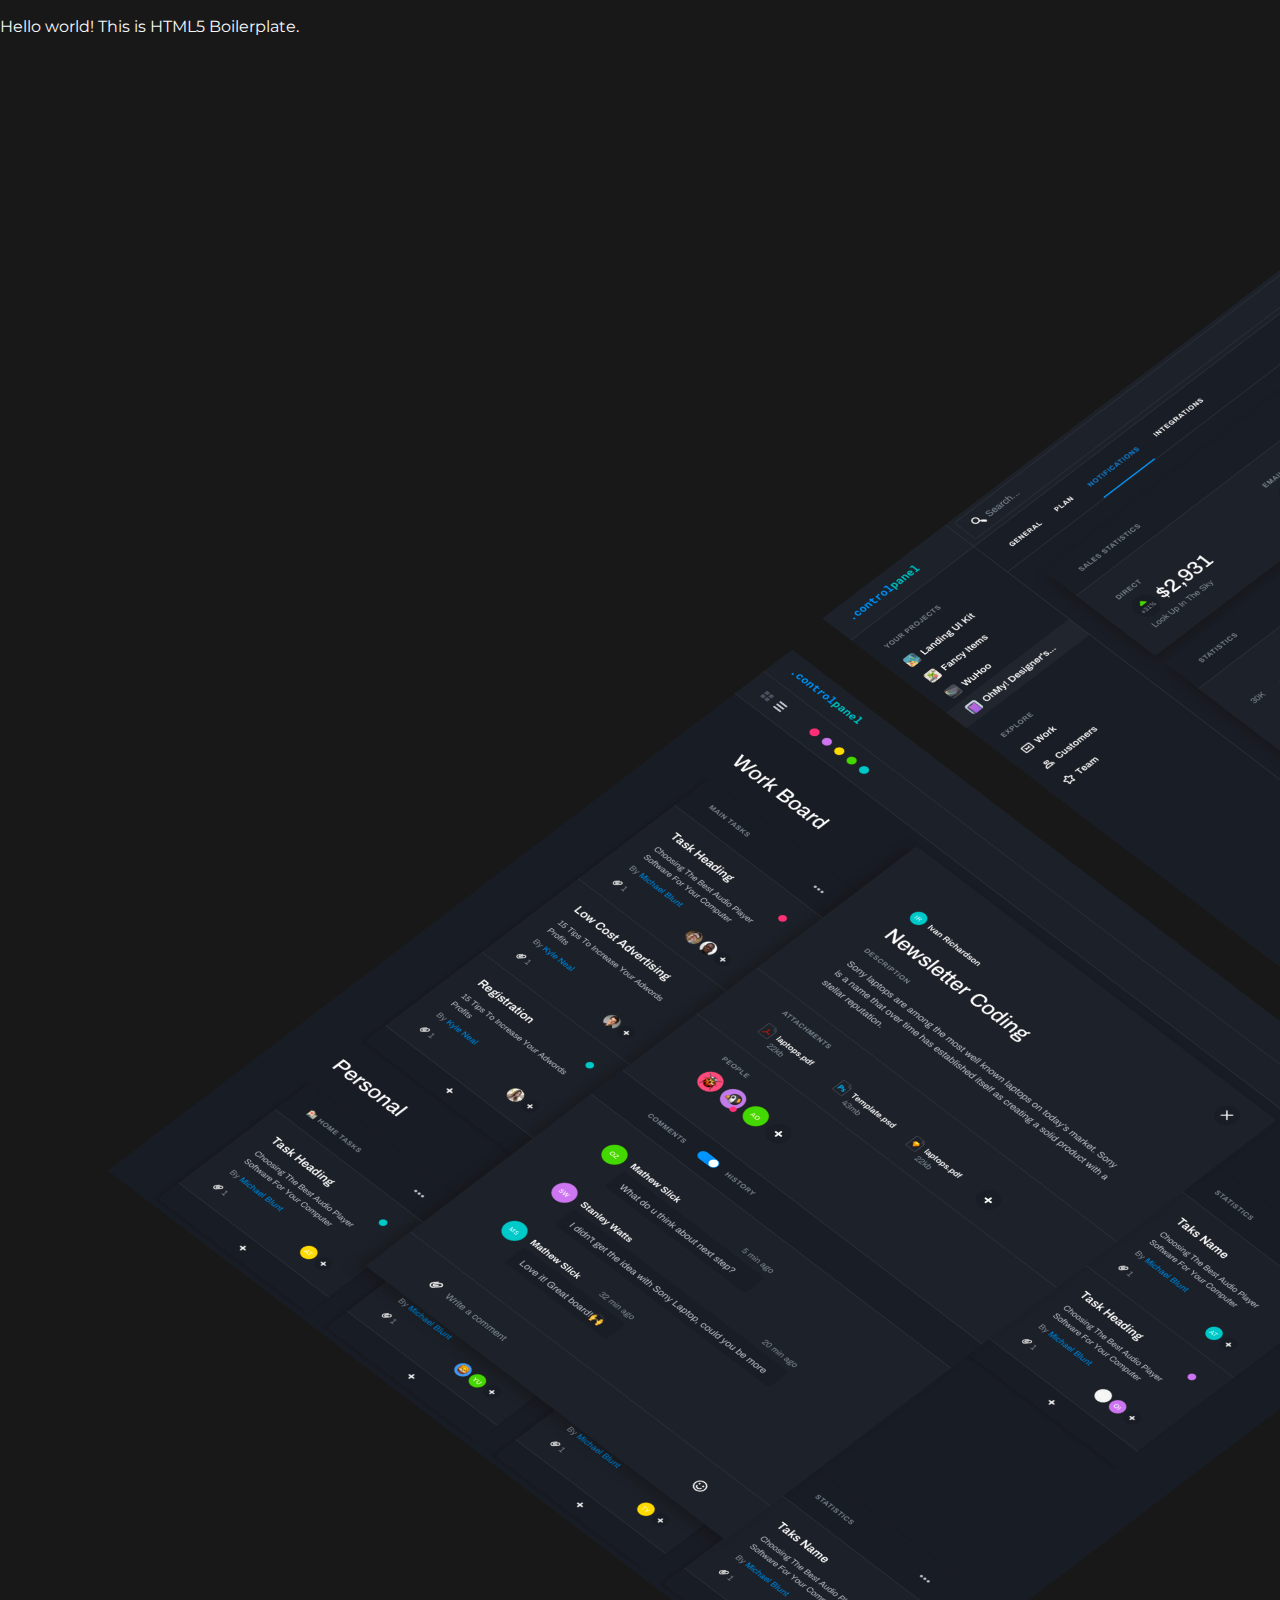
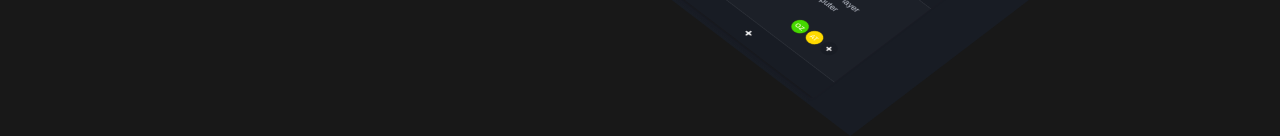
==== index.html @ 77a04b88 "Boo stupid" ====
<!doctype html>
<html class="no-js" lang="">

<head>
  <meta charset="utf-8">
  <title>ENZY Product Showcase</title>
  <meta name="description" content="The Best Product that you have ever seen. Buy now for 40 Bitcoins from Elon Musk.">
  <meta name="viewport" content="width=device-width, initial-scale=1">

  <meta property="og:title" content="">
  <meta property="og:type" content="">
  <meta property="og:url" content="">
  <meta property="og:image" content="">

  <link rel="manifest" href="site.webmanifest">
  <link rel="apple-touch-icon" href="icon.png">
  <!-- Place favicon.ico in the root directory -->

  <link rel="stylesheet" href="css/normalize.css">
  <link rel="stylesheet" href="css/main.css">
  <link rel="stylesheet" href="css/enzy.css">

</head>

<body>

  <!-- Add your site or application content here -->
  <p>Hello world! This is HTML5 Boilerplate.</p>
<img src="./img/landing-screens.png"/>


</body>

</html>
---- css/main.css ----
/*! HTML5 Boilerplate v8.0.0 | MIT License | https://html5boilerplate.com/ */

/* main.css 2.1.0 | MIT License | https://github.com/h5bp/main.css#readme */
/*
 * What follows is the result of much research on cross-browser styling.
 * Credit left inline and big thanks to Nicolas Gallagher, Jonathan Neal,
 * Kroc Camen, and the H5BP dev community and team.
 */

/* ==========================================================================
   Base styles: opinionated defaults
   ========================================================================== */

html {
  color: #222;
  font-size: 1em;
  line-height: 1.4;
}

/*
 * Remove text-shadow in selection highlight:
 * https://twitter.com/miketaylr/status/12228805301
 *
 * Vendor-prefixed and regular ::selection selectors cannot be combined:
 * https://stackoverflow.com/a/16982510/7133471
 *
 * Customize the background color to match your design.
 */

::-moz-selection {
  background: #b3d4fc;
  text-shadow: none;
}

::selection {
  background: #b3d4fc;
  text-shadow: none;
}

/*
 * A better looking default horizontal rule
 */

hr {
  display: block;
  height: 1px;
  border: 0;
  border-top: 1px solid #ccc;
  margin: 1em 0;
  padding: 0;
}

/*
 * Remove the gap between audio, canvas, iframes,
 * images, videos and the bottom of their containers:
 * https://github.com/h5bp/html5-boilerplate/issues/440
 */

audio,
canvas,
iframe,
img,
svg,
video {
  vertical-align: middle;
}

/*
 * Remove default fieldset styles.
 */

fieldset {
  border: 0;
  margin: 0;
  padding: 0;
}

/*
 * Allow only vertical resizing of textareas.
 */

textarea {
  resize: vertical;
}

/* ==========================================================================
   Author's custom styles
   ========================================================================== */

/* ==========================================================================
   Helper classes
   ========================================================================== */

/*
 * Hide visually and from screen readers
 */

.hidden,
[hidden] {
  display: none !important;
}

/*
 * Hide only visually, but have it available for screen readers:
 * https://snook.ca/archives/html_and_css/hiding-content-for-accessibility
 *
 * 1. For long content, line feeds are not interpreted as spaces and small width
 *    causes content to wrap 1 word per line:
 *    https://medium.com/@jessebeach/beware-smushed-off-screen-accessible-text-5952a4c2cbfe
 */

.sr-only {
  border: 0;
  clip: rect(0, 0, 0, 0);
  height: 1px;
  margin: -1px;
  overflow: hidden;
  padding: 0;
  position: absolute;
  white-space: nowrap;
  width: 1px;
  /* 1 */
}

/*
 * Extends the .sr-only class to allow the element
 * to be focusable when navigated to via the keyboard:
 * https://www.drupal.org/node/897638
 */

.sr-only.focusable:active,
.sr-only.focusable:focus {
  clip: auto;
  height: auto;
  margin: 0;
  overflow: visible;
  position: static;
  white-space: inherit;
  width: auto;
}

/*
 * Hide visually and from screen readers, but maintain layout
 */

.invisible {
  visibility: hidden;
}

/*
 * Clearfix: contain floats
 *
 * For modern browsers
 * 1. The space content is one way to avoid an Opera bug when the
 *    `contenteditable` attribute is included anywhere else in the document.
 *    Otherwise it causes space to appear at the top and bottom of elements
 *    that receive the `clearfix` class.
 * 2. The use of `table` rather than `block` is only necessary if using
 *    `:before` to contain the top-margins of child elements.
 */

.clearfix::before,
.clearfix::after {
  content: " ";
  display: table;
}

.clearfix::after {
  clear: both;
}

/* ==========================================================================
   EXAMPLE Media Queries for Responsive Design.
   These examples override the primary ('mobile first') styles.
   Modify as content requires.
   ========================================================================== */

@media only screen and (min-width: 35em) {
  /* Style adjustments for viewports that meet the condition */
}

@media print,
  (-webkit-min-device-pixel-ratio: 1.25),
  (min-resolution: 1.25dppx),
  (min-resolution: 120dpi) {
  /* Style adjustments for high resolution devices */
}

/* ==========================================================================
   Print styles.
   Inlined to avoid the additional HTTP request:
   https://www.phpied.com/delay-loading-your-print-css/
   ========================================================================== */

@media print {
  *,
  *::before,
  *::after {
    background: #fff !important;
    color: #000 !important;
    /* Black prints faster */
    box-shadow: none !important;
    text-shadow: none !important;
  }

  a,
  a:visited {
    text-decoration: underline;
  }

  a[href]::after {
    content: " (" attr(href) ")";
  }

  abbr[title]::after {
    content: " (" attr(title) ")";
  }

  /*
   * Don't show links that are fragment identifiers,
   * or use the `javascript:` pseudo protocol
   */
  a[href^="#"]::after,
  a[href^="javascript:"]::after {
    content: "";
  }

  pre {
    white-space: pre-wrap !important;
  }

  pre,
  blockquote {
    border: 1px solid #999;
    page-break-inside: avoid;
  }

  /*
   * Printing Tables:
   * https://web.archive.org/web/20180815150934/http://css-discuss.incutio.com/wiki/Printing_Tables
   */
  thead {
    display: table-header-group;
  }

  tr,
  img {
    page-break-inside: avoid;
  }

  p,
  h2,
  h3 {
    orphans: 3;
    widows: 3;
  }

  h2,
  h3 {
    page-break-after: avoid;
  }
}
---- css/enzy.css ----
@import url('https://fonts.googleapis.com/css2?family=Montserrat:wght@500;600;700&display=swap');

:root {
    /* GRAY SCALE*/
    --gray-800: #343a40;
    --gray-700: #495057;
    --gray-600: #6c757d;
    --gray-500: #adb5bd;
    --gray-400: #ced4da;
    --gray-300: #dee2e6;
    --gray-200: #e9ecef;
    --gray-100: #f8f9fa;

    --primary: #FB8936;
    --background: #181818;

}
html{
    font-family: 'Montserrat', sans-serif;
}
body{
    background: var(--background);
    color: var(--gray-100);
}
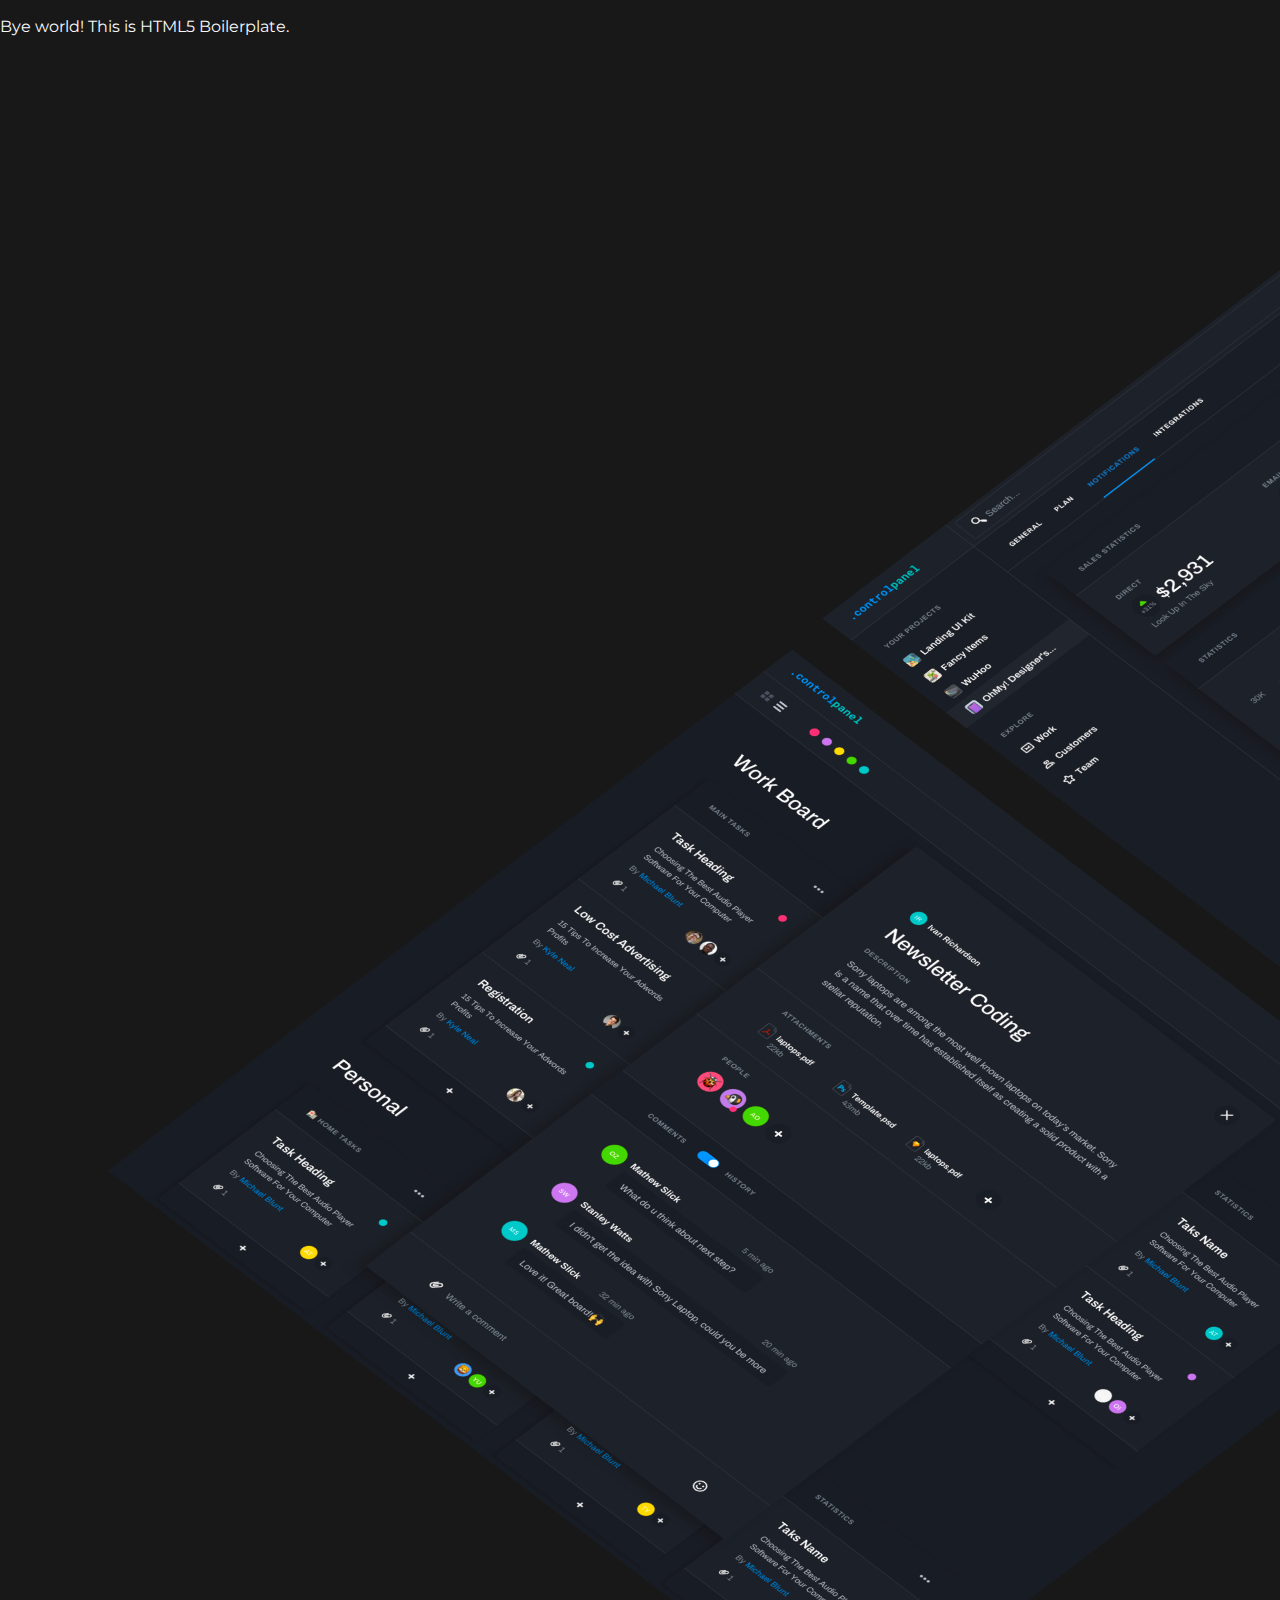
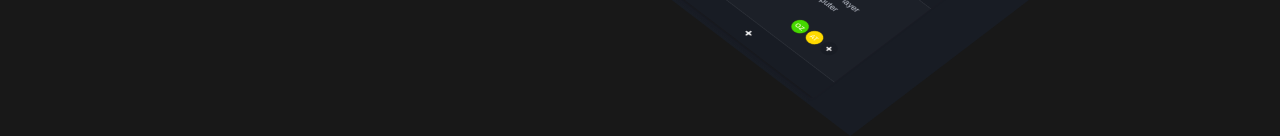
==== commit 438ae195: "changed hello to bye" ====
--- a/index.html
+++ b/index.html
@@ -1,34 +1,31 @@
-<!doctype html>
+<!DOCTYPE html>
 <html class="no-js" lang="">
+  <head>
+    <meta charset="utf-8" />
+    <title>ENZY Product Showcase</title>
+    <meta
+      name="description"
+      content="The Best Product that you have ever seen. Buy now for 40 Bitcoins from Elon Musk."
+    />
+    <meta name="viewport" content="width=device-width, initial-scale=1" />
 
-<head>
-  <meta charset="utf-8">
-  <title>ENZY Product Showcase</title>
-  <meta name="description" content="The Best Product that you have ever seen. Buy now for 40 Bitcoins from Elon Musk.">
-  <meta name="viewport" content="width=device-width, initial-scale=1">
+    <meta property="og:title" content="" />
+    <meta property="og:type" content="" />
+    <meta property="og:url" content="" />
+    <meta property="og:image" content="" />
 
-  <meta property="og:title" content="">
-  <meta property="og:type" content="">
-  <meta property="og:url" content="">
-  <meta property="og:image" content="">
+    <link rel="manifest" href="site.webmanifest" />
+    <link rel="apple-touch-icon" href="icon.png" />
+    <!-- Place favicon.ico in the root directory -->
 
-  <link rel="manifest" href="site.webmanifest">
-  <link rel="apple-touch-icon" href="icon.png">
-  <!-- Place favicon.ico in the root directory -->
+    <link rel="stylesheet" href="css/normalize.css" />
+    <link rel="stylesheet" href="css/main.css" />
+    <link rel="stylesheet" href="css/enzy.css" />
+  </head>
 
-  <link rel="stylesheet" href="css/normalize.css">
-  <link rel="stylesheet" href="css/main.css">
-  <link rel="stylesheet" href="css/enzy.css">
-
-</head>
-
-<body>
-
-  <!-- Add your site or application content here -->
-  <p>Hello world! This is HTML5 Boilerplate.</p>
-<img src="./img/landing-screens.png"/>
-
-
-</body>
-
+  <body>
+    <!-- Add your site or application content here -->
+    <p>Bye world! This is HTML5 Boilerplate.</p>
+    <img src="./img/landing-screens.png" />
+  </body>
 </html>
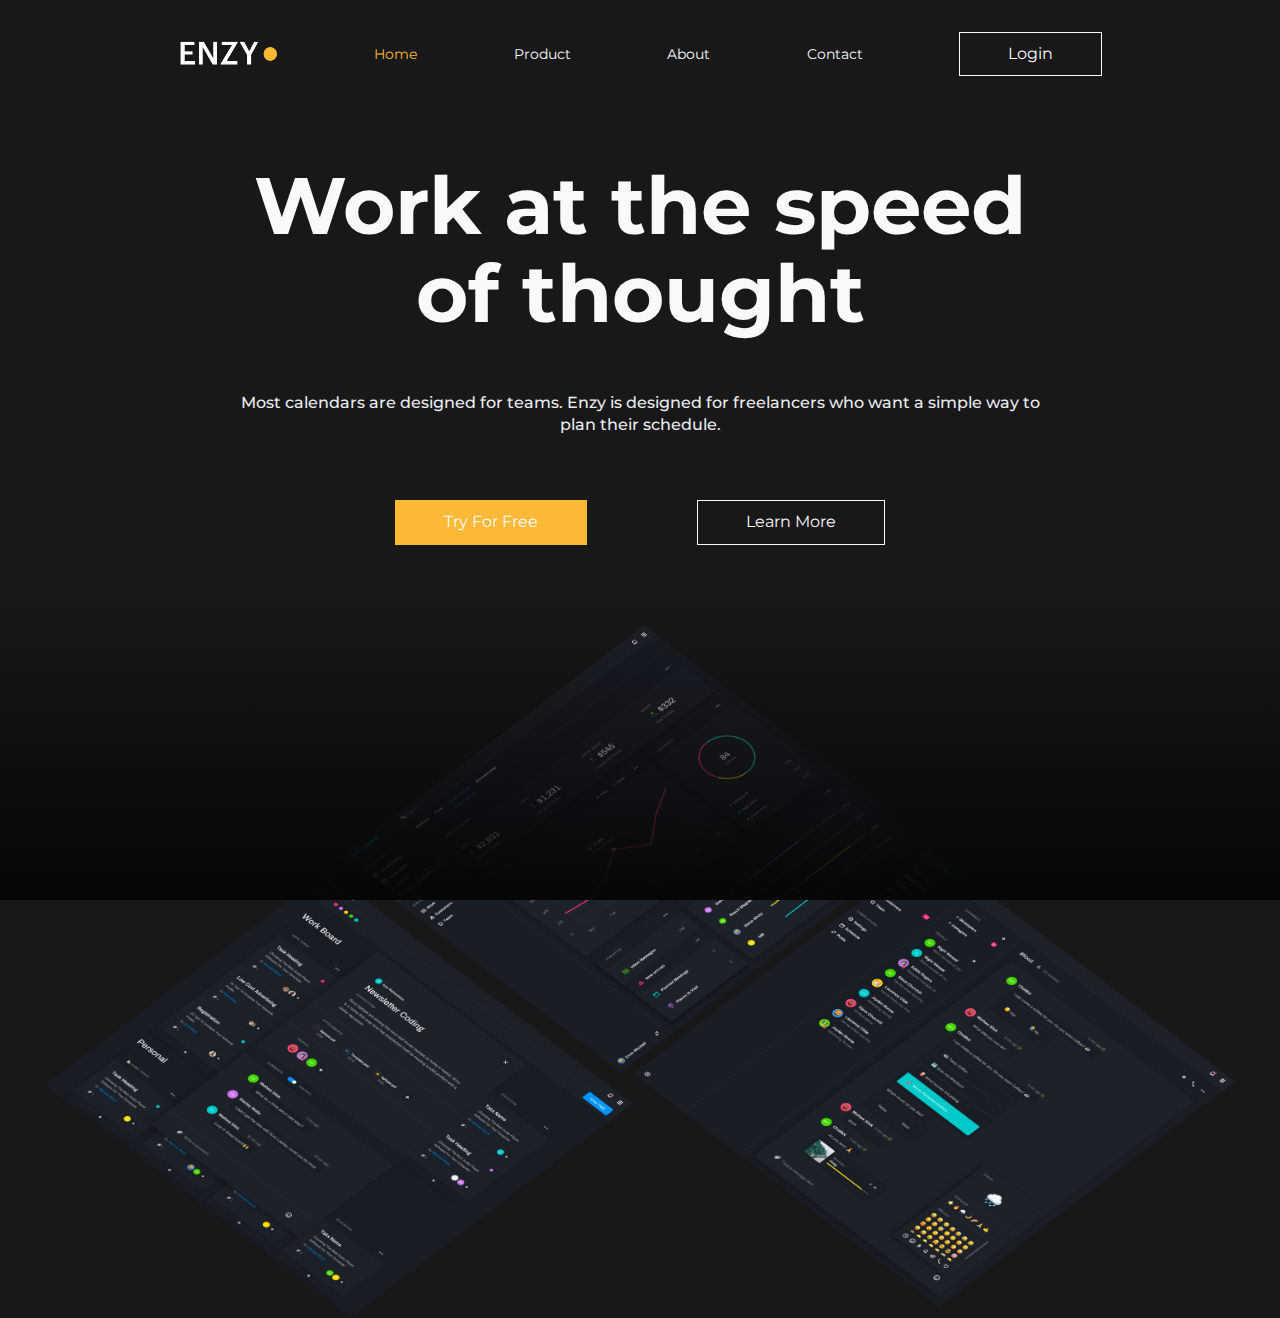
==== commit eb39faaa: "Bustin' it out like a criminal" ====
--- a/index.html
+++ b/index.html
@@ -24,8 +24,30 @@
   </head>
 
   <body>
-    <!-- Add your site or application content here -->
-    <p>Bye world! This is HTML5 Boilerplate.</p>
-    <img src="./img/landing-screens.png" />
+    <div class="nav-container flex">
+      <div class="nav flex">
+        <a><img class="logo" src="./img/logo.png" /></a>
+        <a class="active">Home</a>
+        <a>Product</a>
+        <a>About</a>
+        <a>Contact</a>
+        <button>Login</button>
+      </div>
+    </div>
+    <div class="hero-container">
+      <h1>Work at the speed of thought</h1>
+      <p>
+        Most calendars are designed for teams. Enzy is designed for freelancers
+        who want a simple way to plan their schedule.
+      </p>
+      <div class="cta-buttons flex">
+        <button class="primary">Try For Free</button>
+        <button>Learn More</button>
+      </div>
+    </div>
+    <div class="image-container">
+      <img class="landing" src="./img/landing-screens.png" />
+      <div class="overlay" />
+    </div>
   </body>
 </html>
--- a/css/enzy.css
+++ b/css/enzy.css
@@ -1,24 +1,105 @@
-@import url('https://fonts.googleapis.com/css2?family=Montserrat:wght@500;600;700&display=swap');
+@import url("https://fonts.googleapis.com/css2?family=Montserrat:wght@500;600;700&display=swap");
 
 :root {
-    /* GRAY SCALE*/
-    --gray-800: #343a40;
-    --gray-700: #495057;
-    --gray-600: #6c757d;
-    --gray-500: #adb5bd;
-    --gray-400: #ced4da;
-    --gray-300: #dee2e6;
-    --gray-200: #e9ecef;
-    --gray-100: #f8f9fa;
+  /* GRAY SCALE*/
+  --gray-800: #343a40;
+  --gray-700: #495057;
+  --gray-600: #6c757d;
+  --gray-500: #adb5bd;
+  --gray-400: #ced4da;
+  --gray-300: #dee2e6;
+  --gray-200: #e9ecef;
+  --gray-100: #f8f9fa;
 
-    --primary: #FB8936;
-    --background: #181818;
+  --primary: #fbb936;
+  --background: #181818;
+}
+html {
+  font-family: "Montserrat", sans-serif;
+}
+body {
+  background: var(--background);
+  color: var(--gray-100);
+}
+button {
+  padding: 0.75em 3em;
+  background: transparent;
+  border: solid 1px var(--gray-100);
+  color: var(--gray-100);
+  cursor: pointer;
+  transition: ease 1s;
+}
+button:hover {
+  color: var(--primary);
+  border-color: var(--primary);
+}
+a {
+  font-size: 0.9em;
+}
+a.active {
+  color: var(--primary);
+}
+.fixed-container {
+  max-width: 925px;
+}
+.flex {
+  display: flex;
+}
+.vertical {
+  flex-direction: column;
+}
+.justify-center {
+  justify-content: center;
+}
+.logo {
+  max-width: 100px;
+}
+.nav-container {
+  justify-content: center;
+  padding: 2em 1em;
+}
+.nav {
+  max-width: 925px;
+  flex: 1;
+  justify-content: space-between;
+  align-items: center;
+}
 
+.hero-container {
+  margin: auto;
+  text-align: center;
+  max-width: 800px;
+  margin-bottom: 5em;
 }
-html{
-    font-family: 'Montserrat', sans-serif;
+.hero-container h1 {
+  font-size: 80px;
+  line-height: 1.1em;
 }
-body{
-    background: var(--background);
-    color: var(--gray-100);
-}+.hero-container p {
+  color: var(--gray-200);
+  font-weight: 500;
+}
+.cta-buttons {
+  margin: auto;
+  margin-top: 4em;
+  justify-content: space-around;
+  max-width: 600px;
+}
+button.primary {
+  background-color: var(--primary);
+  color: var(--gray-100);
+  border-color: var(--primary);
+}
+img.landing {
+  max-width: 100%;
+}
+.overlay {
+  position: absolute;
+
+  height: 300px;
+  width: 100%;
+  position: absolute;
+  bottom: 0px;
+  left: 0px;
+  background-image: linear-gradient(0deg, #060606, transparent);
+}
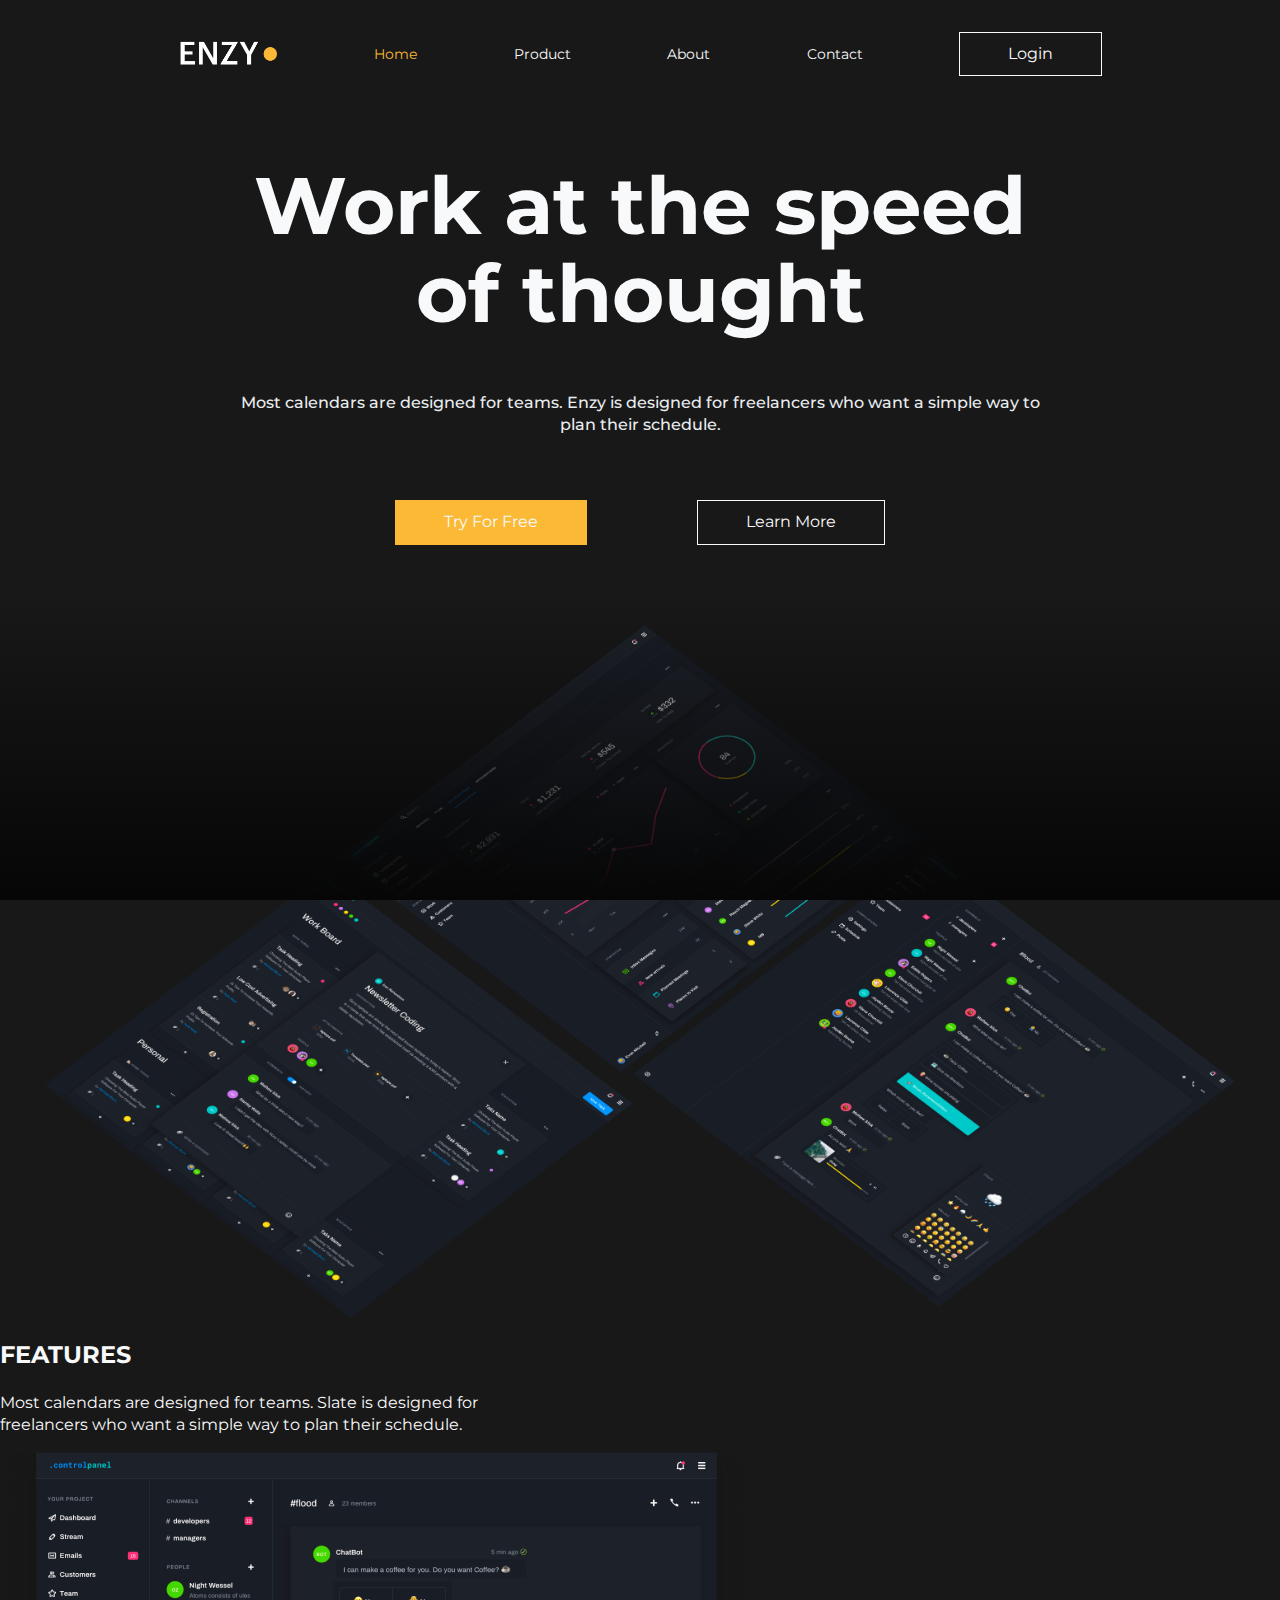
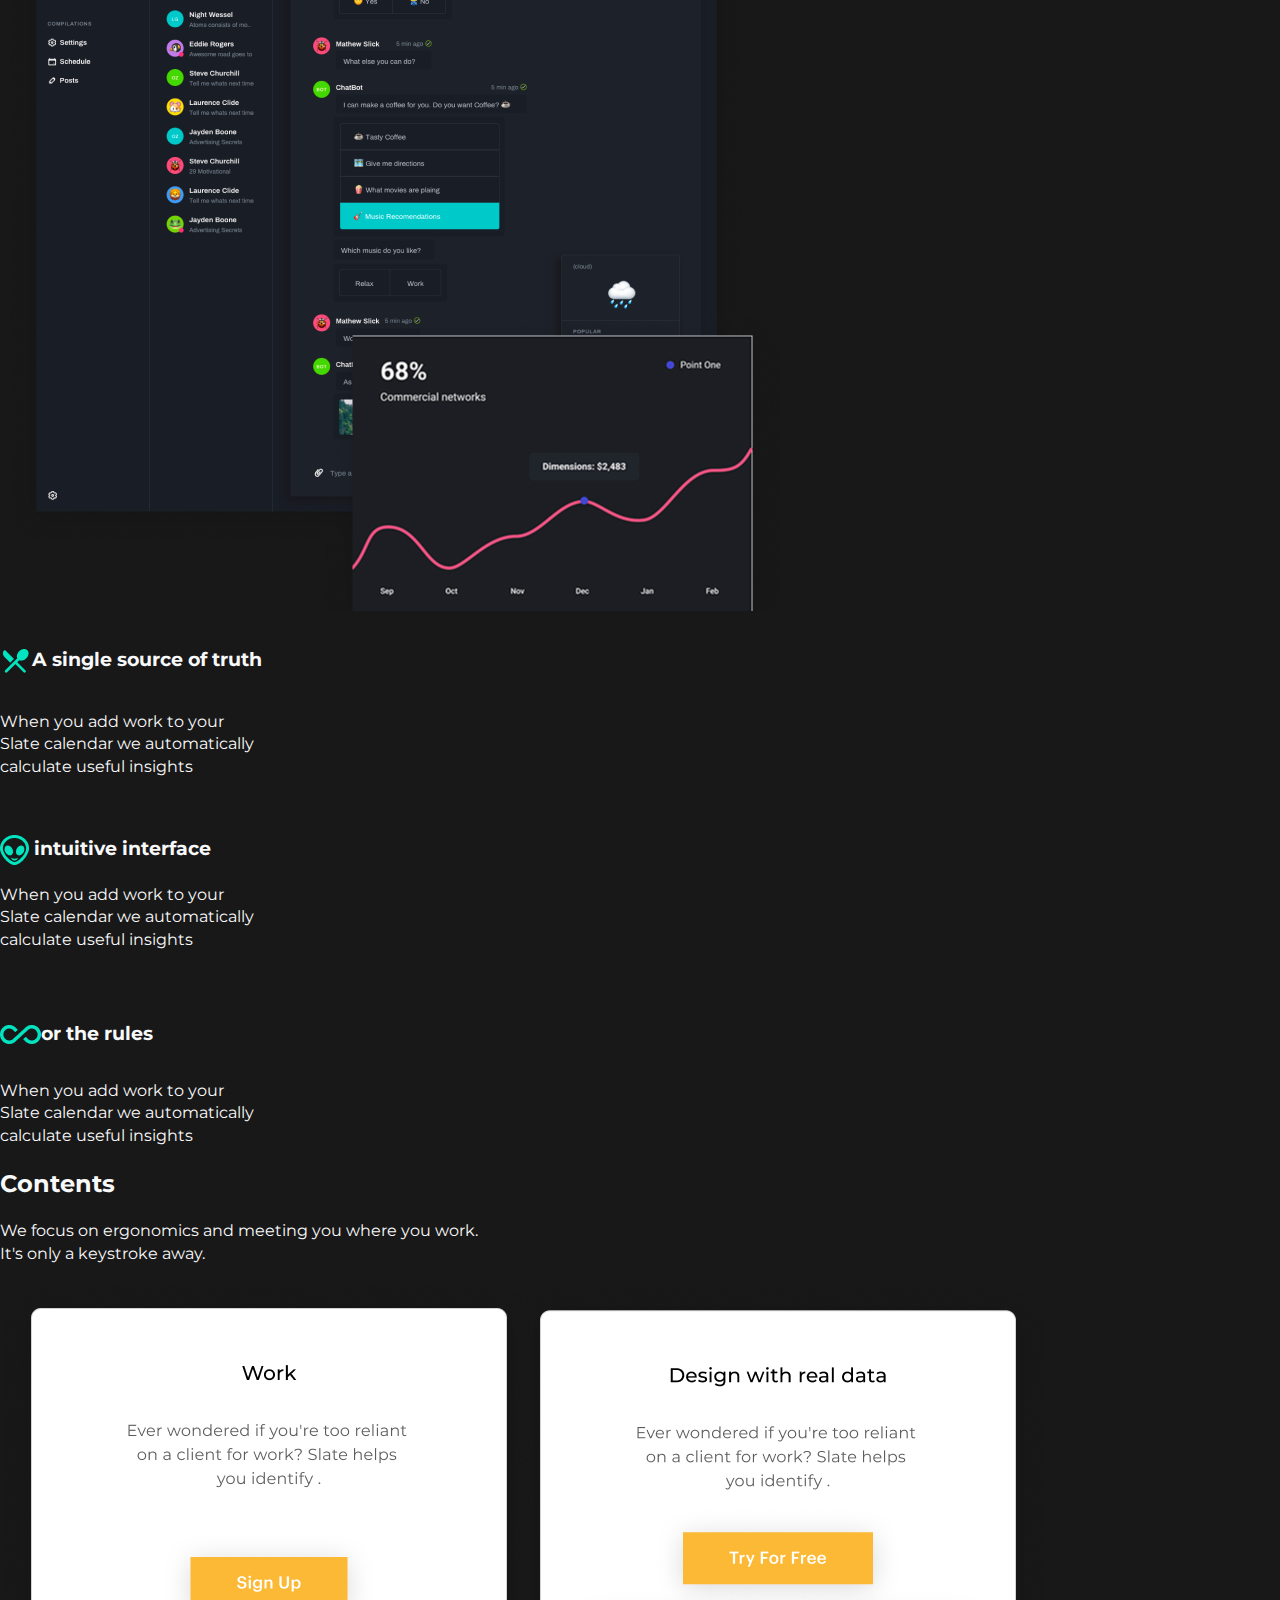
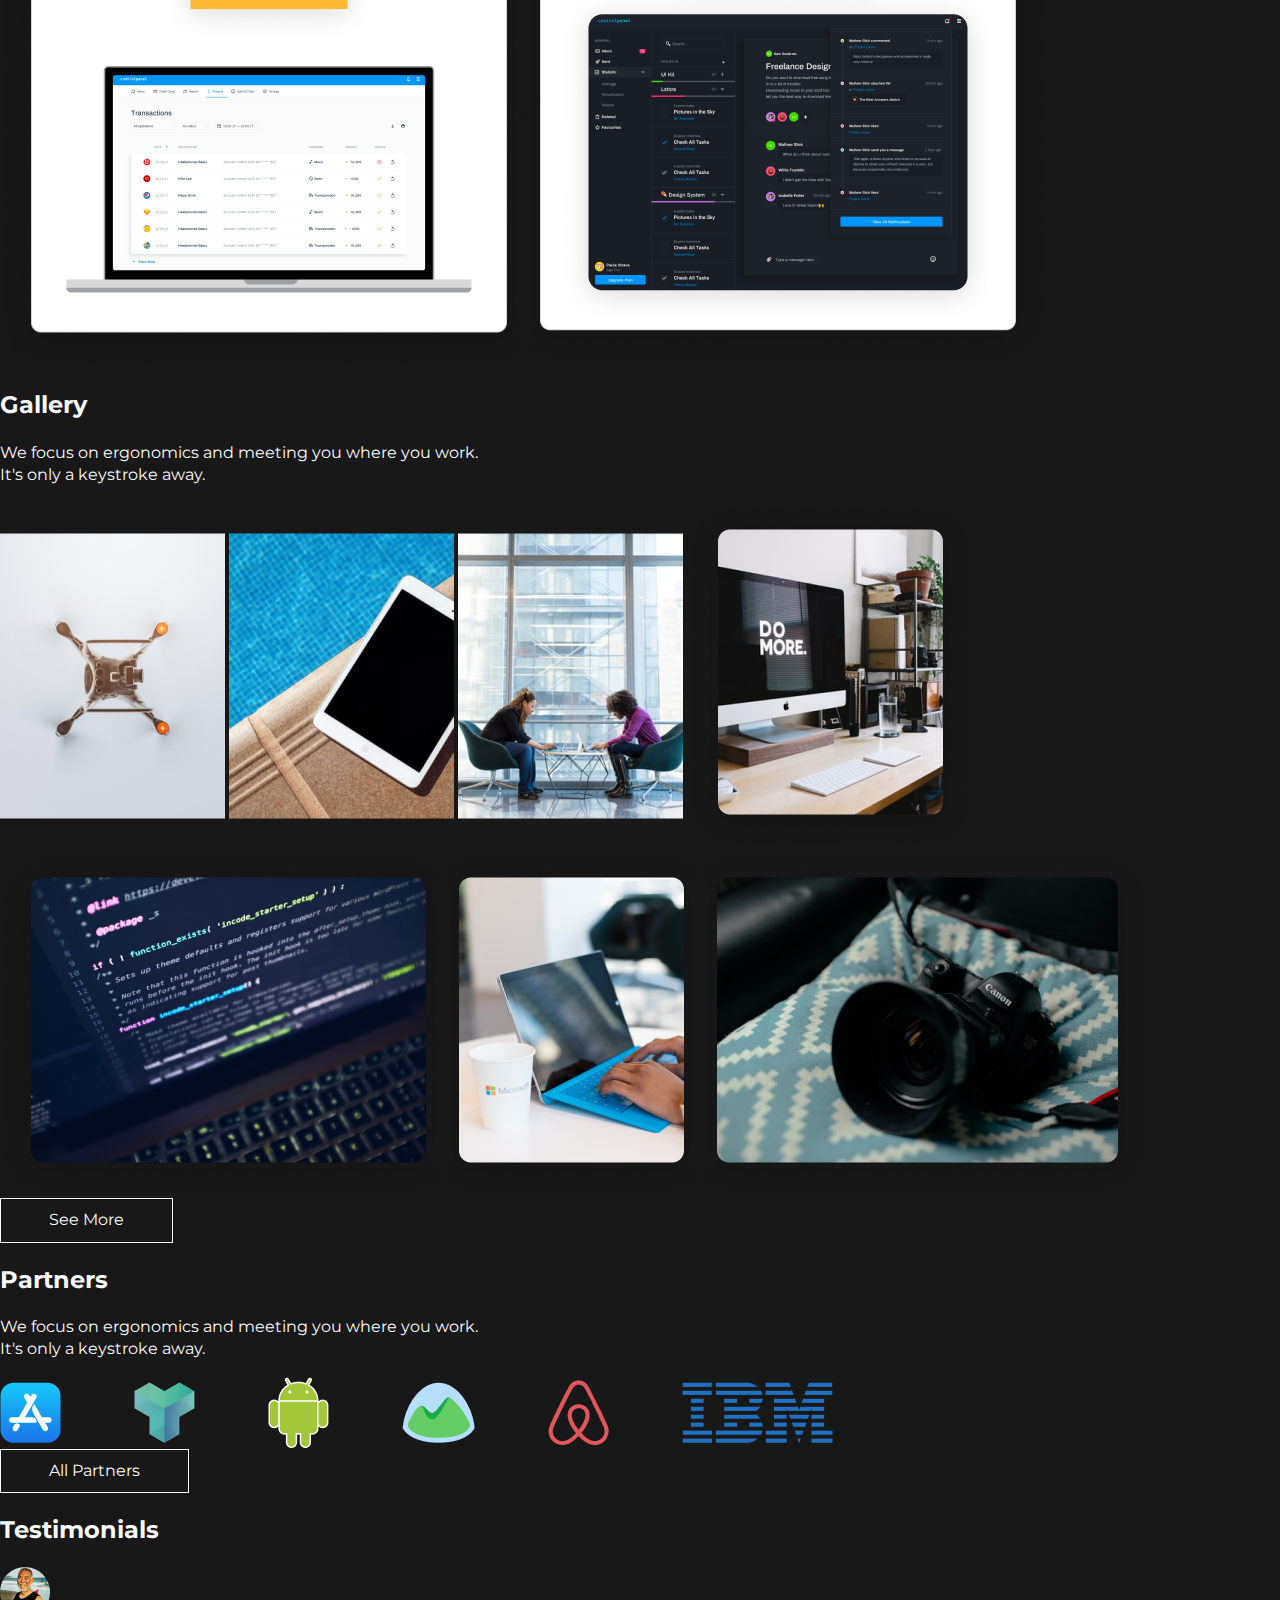
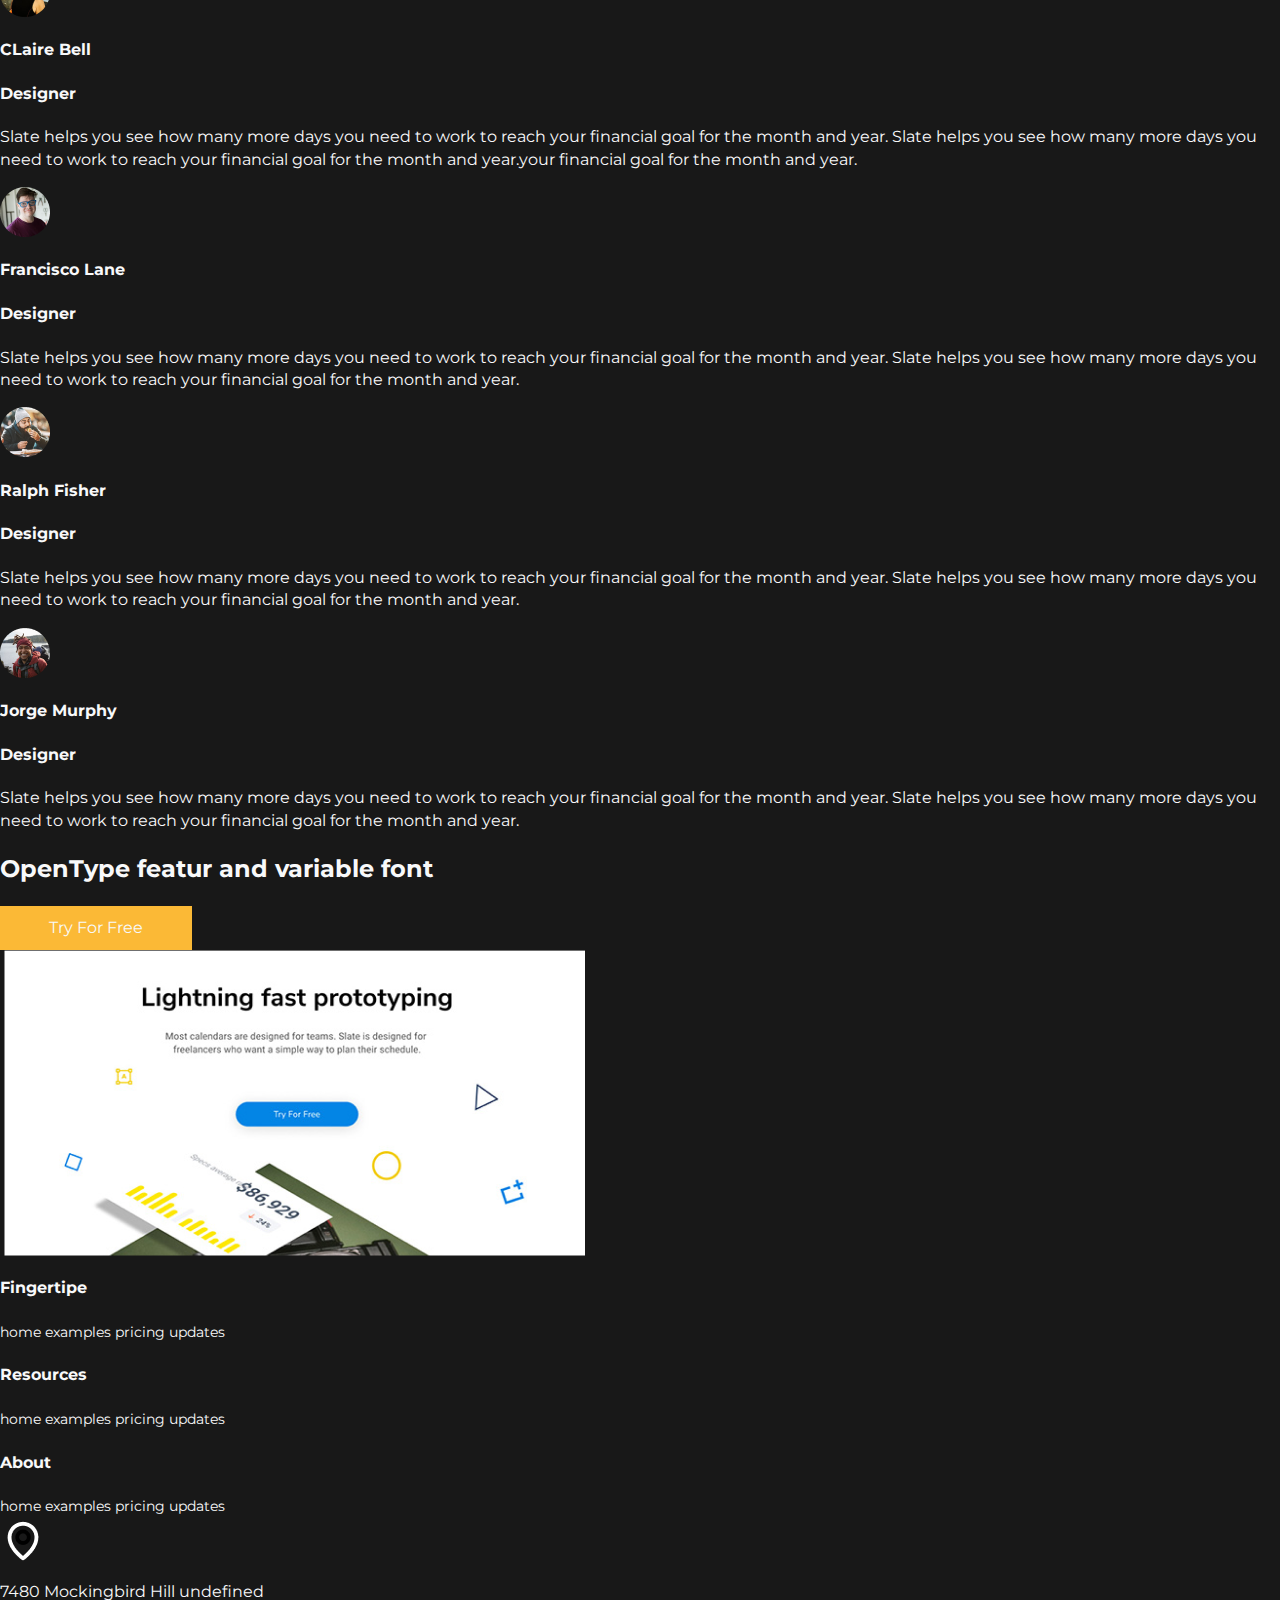
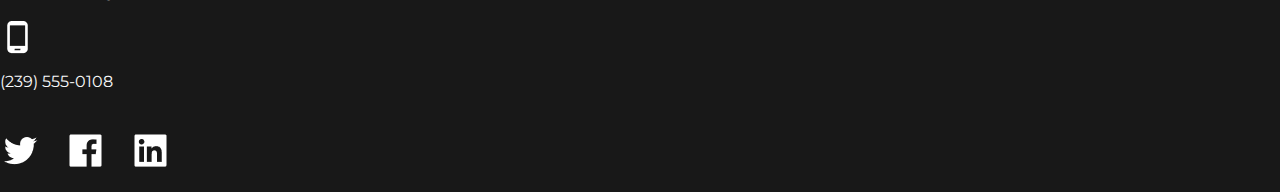
==== commit 94b9b741: "I finished the page" ====
--- a/index.html
+++ b/index.html
@@ -45,9 +45,156 @@
         <button>Learn More</button>
       </div>
     </div>
-    <div class="image-container">
       <img class="landing" src="./img/landing-screens.png" />
-      <div class="overlay" />
-    </div>
+      <div class="overlay" >
+    </div>
+    <div class= 'features-container'>
+    <h2>FEATURES</h2>
+    <p>Most calendars are designed for teams. Slate is 
+      designed for <br>freelancers who want a simple way to plan 
+      their schedule. </p>
+    </div>
+    <div class="features-box">
+      <img src="./img/Frame 19.png" >
+      <div>
+        <h3><img src="./img/ic_round-restaurant-menu.png">A single source of truth</h3>
+        <p>When you add work to your<br> Slate calendar we automatically<br>
+           calculate useful insights
+        </p>
+        <br>
+        <h3><img src="./img/Vector.png"> intuitive interface</h3>
+        <p>When you add work to your<br> Slate calendar we automatically<br>
+           calculate useful insights
+        </p>
+        <br>
+        <h3><img src="./img/mdi_all-inclusive.png">or the rules</h3>
+        <p>When you add work to your<br> Slate calendar we automatically<br>
+          calculate useful insights
+       </p>
+    </div>
+  </div>
+  <div class="contents-container">
+    <h2>Contents</h2>
+    <p>We focus on ergonomics and meeting you where you work.<br>
+   It's only a keystroke away.
+    </p>
+    <img src="./img/Cards.png">
+  </div>
+  <div class="gallery-box">
+    <h2>Gallery</h2>
+    <p>We focus on ergonomics and meeting you where you work.
+    <br>It's only a keystroke away.</p>
+      <img src="./img/Rectangle 1.png">
+      <img src="./img/Rectangle 1 (1).png">
+      <img src="./img/Rectangle 1 (2).png">
+      <img src="./img/Card.png">
+      <img class= "cards" src="./img/Cards (1).png">
+      <button>See More</button>
+  </div>
+  <div class= "partners-container">
+    <h2>Partners</h2>
+    <p>We focus on ergonomics and meeting you where you work.<br>
+    It's only a keystroke away.</p>
+    <img class="band-img" src="./img/Brands.png">
+  </div>
+    <button class='button-center'>All Partners</button>
+    
+    <h2>Testimonials</h2>
+  <div class= 'designer'>
+    <div class='card'>
+      <div class= 'info'>
+        <img src="./img/avatar.png">
+        <h4>CLaire Bell</h4>
+        <h4>Designer</h4>  
+        <p>Slate helps you see how many more days 
+          you need to work to reach your financial 
+          goal for the month and year. Slate helps 
+          you see how many more days 
+          you need to work to reach your financial 
+          goal for the month and year.your financial 
+          goal for the month and year.</p>  
+      </div>
+      <div class= 'info'>  
+        <img src="./img/avatar (1).png">
+        <h4>Francisco Lane</h4>
+        <h4>Designer</h4>
+        <p>Slate helps you see how many more days 
+          you need to work to reach your financial 
+          goal for the month and year. Slate helps 
+          you see how many more days 
+          you need to work to reach your financial 
+          goal for the month and year.</p>
+      </div>
+    </div>  
+    <div class='card'>  
+      <div class= 'info-two'>
+        <img src="./img/avatar (2).png">
+        <h4>Ralph Fisher</h4>
+        <h4>Designer</h4>
+        <p>Slate helps you see how many more days 
+          you need to work to reach your financial 
+          goal for the month and year. Slate helps 
+          you see how many more days 
+          you need to work to reach your financial 
+          goal for the month and year.</p>
+      </div>
+      <div class= 'info-two'>
+        <img src="./img/avatar (3).png">
+        <h4>Jorge Murphy</h4>
+        <h4>Designer</h4>
+        <p>Slate helps you see how many more days 
+          you need to work to reach your financial 
+          goal for the month and year. Slate helps 
+          you see how many more days 
+          you need to work to reach your financial 
+          goal for the month and year.</p>
+      </div>
+    </div>
+  </div>
+  <div class= 'grey-box'>
+    <div>
+      <h2>OpenType featur and variable font</h2>
+      <button class= 'primary'>Try For Free</button>
+    </div>
+    <div>
+      <img src="./img/Line Chart 1.png">
+    </div>
+  </div>
+  <div class= "contact">
+    <div class= 'contact-list'>
+      <h4>Fingertipe</h4>
+      <a>home</a>
+      <a>examples</a>
+      <a>pricing</a>
+      <a>updates</a>
+    </div>
+    <div class= 'contact-list'>
+      <h4>Resources</h4>
+      <a>home</a>
+      <a>examples</a>
+      <a>pricing</a>
+      <a>updates</a>
+    </div>
+    <div class= 'contact-list'>
+      <h4>About</h4>
+      <a>home</a>
+      <a>examples</a>
+      <a>pricing</a>
+      <a>updates</a>
+    </div>
+    <div class= 'location'>
+      <div>
+        <img src="./img/bx_bx-map.png">
+        <p>7480 Mockingbird Hill undefined </p>
+      </div>
+      <div>
+        <img src="./img/ic_baseline-phone-android.png">
+        <p>(239) 555-0108</p>
+      </div>
+      <div>
+        <img src="./img/social media.png">
+      </div>
+    </div>
+  </div>
   </body>
 </html>
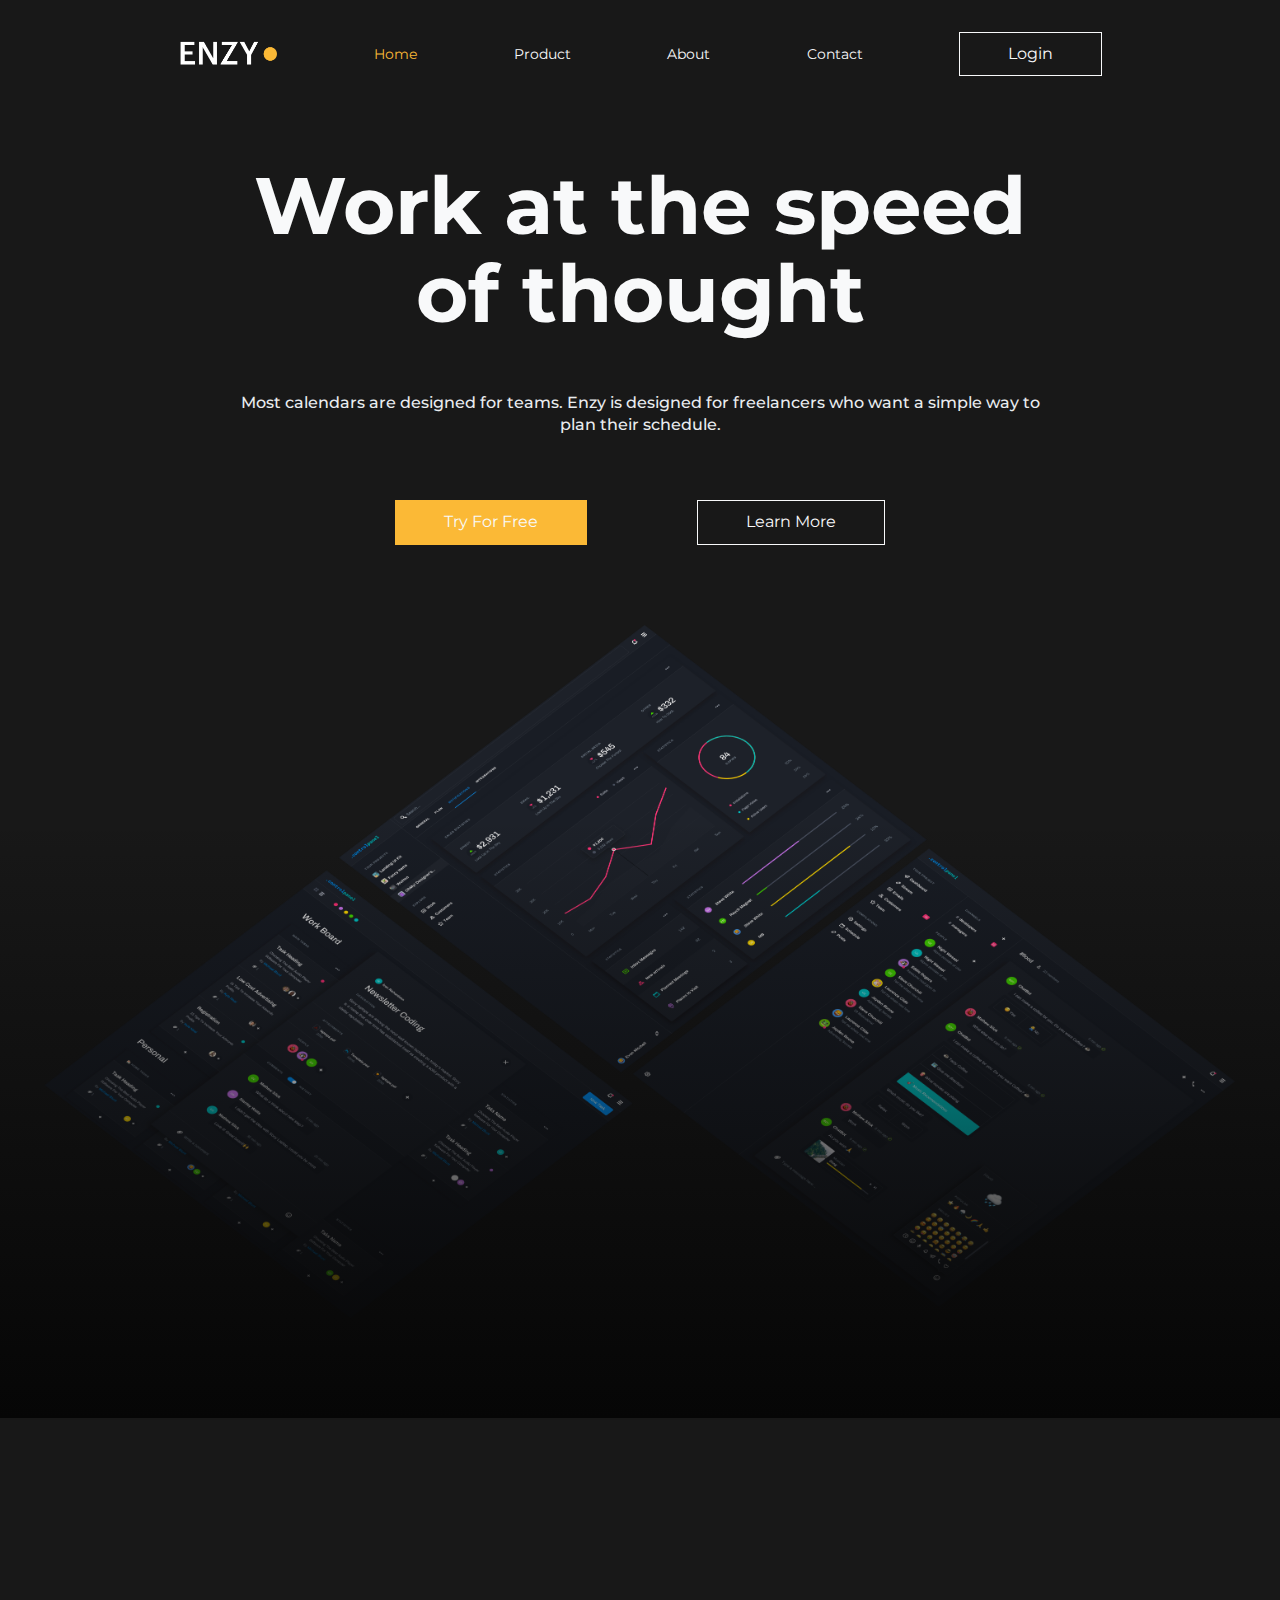
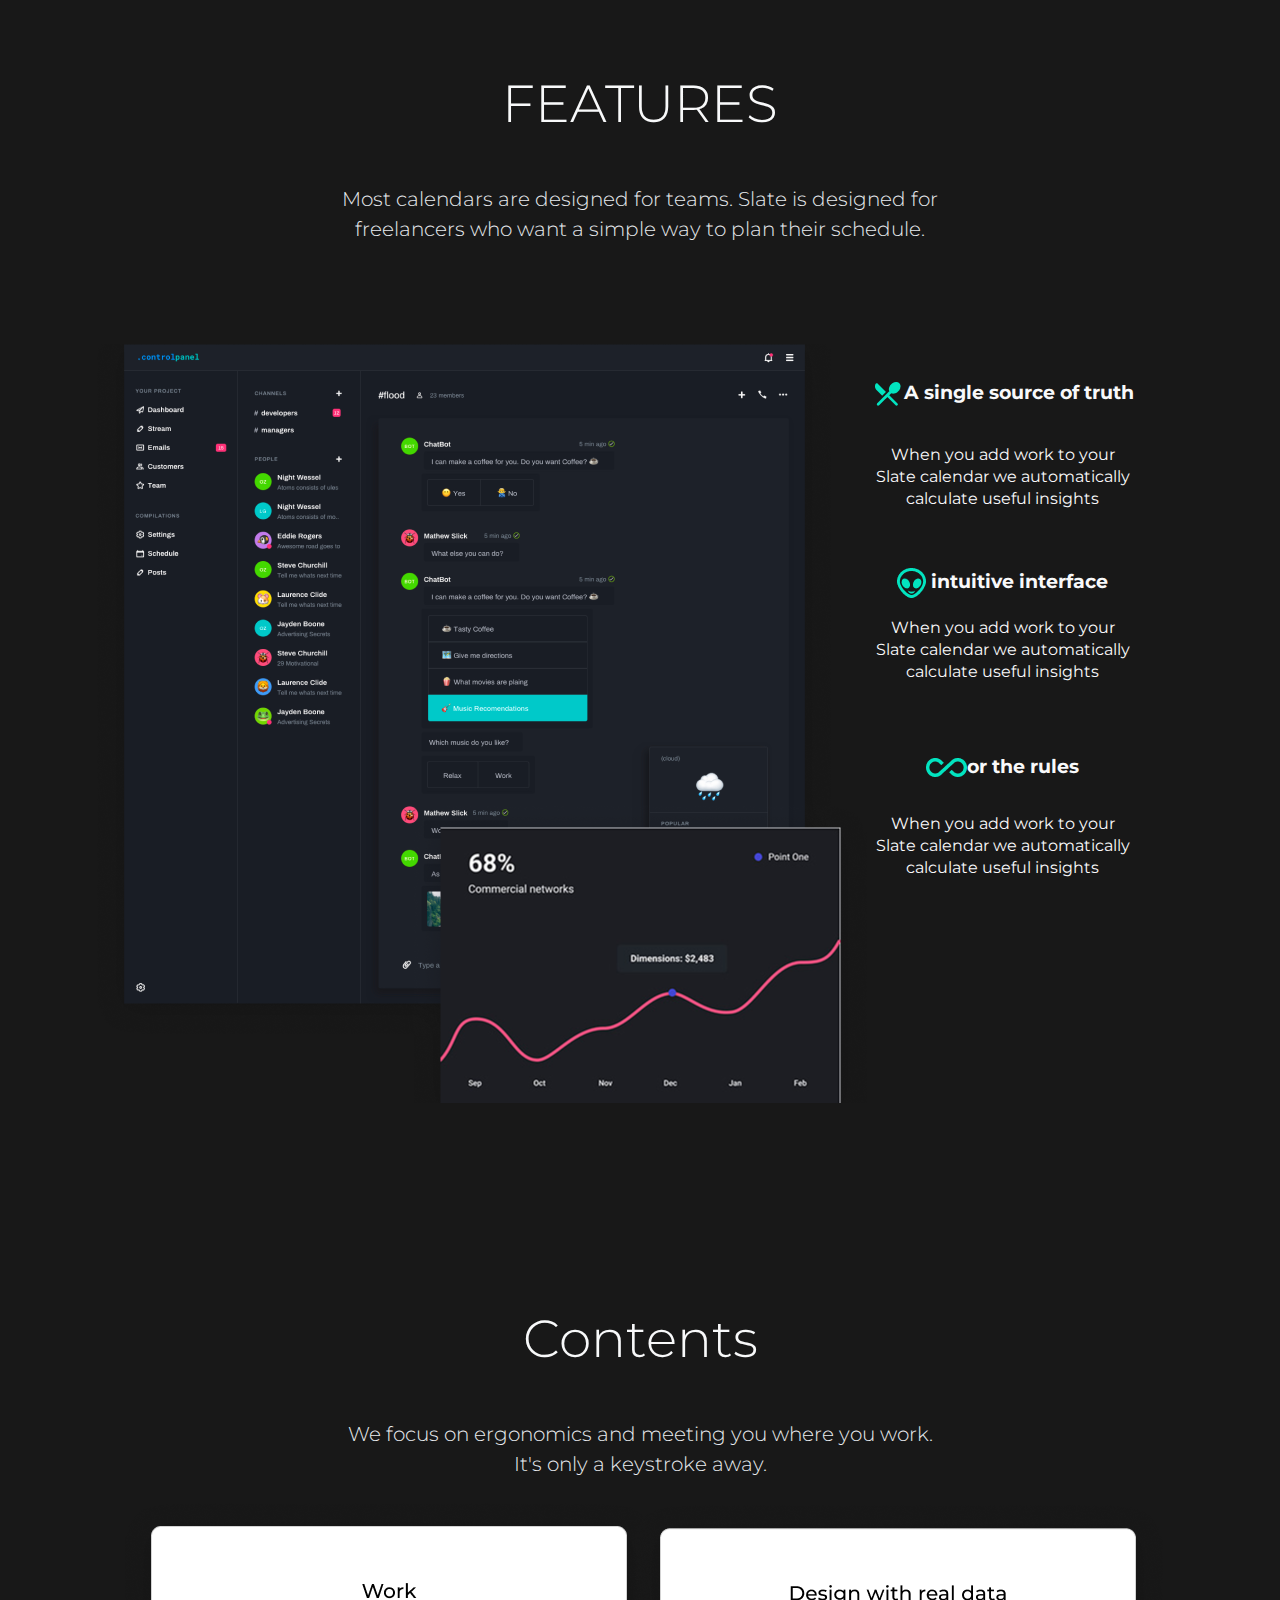
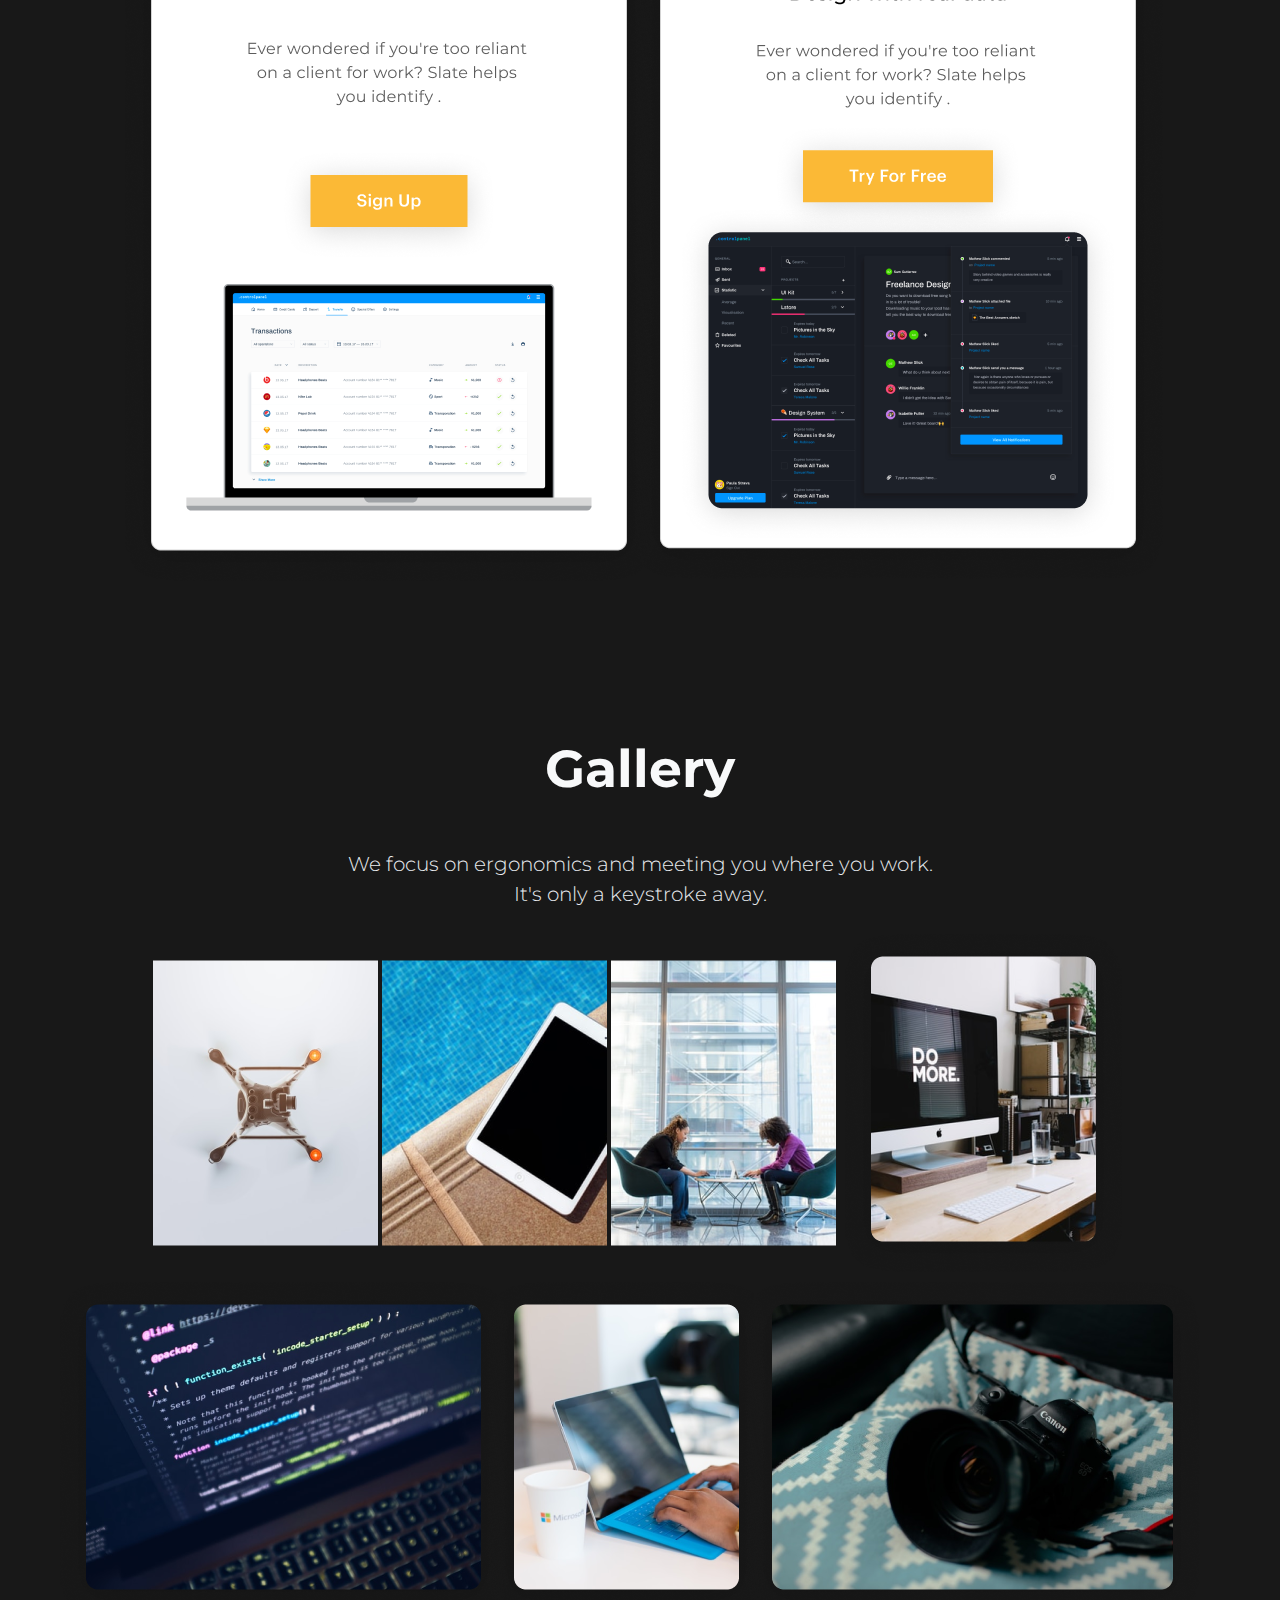
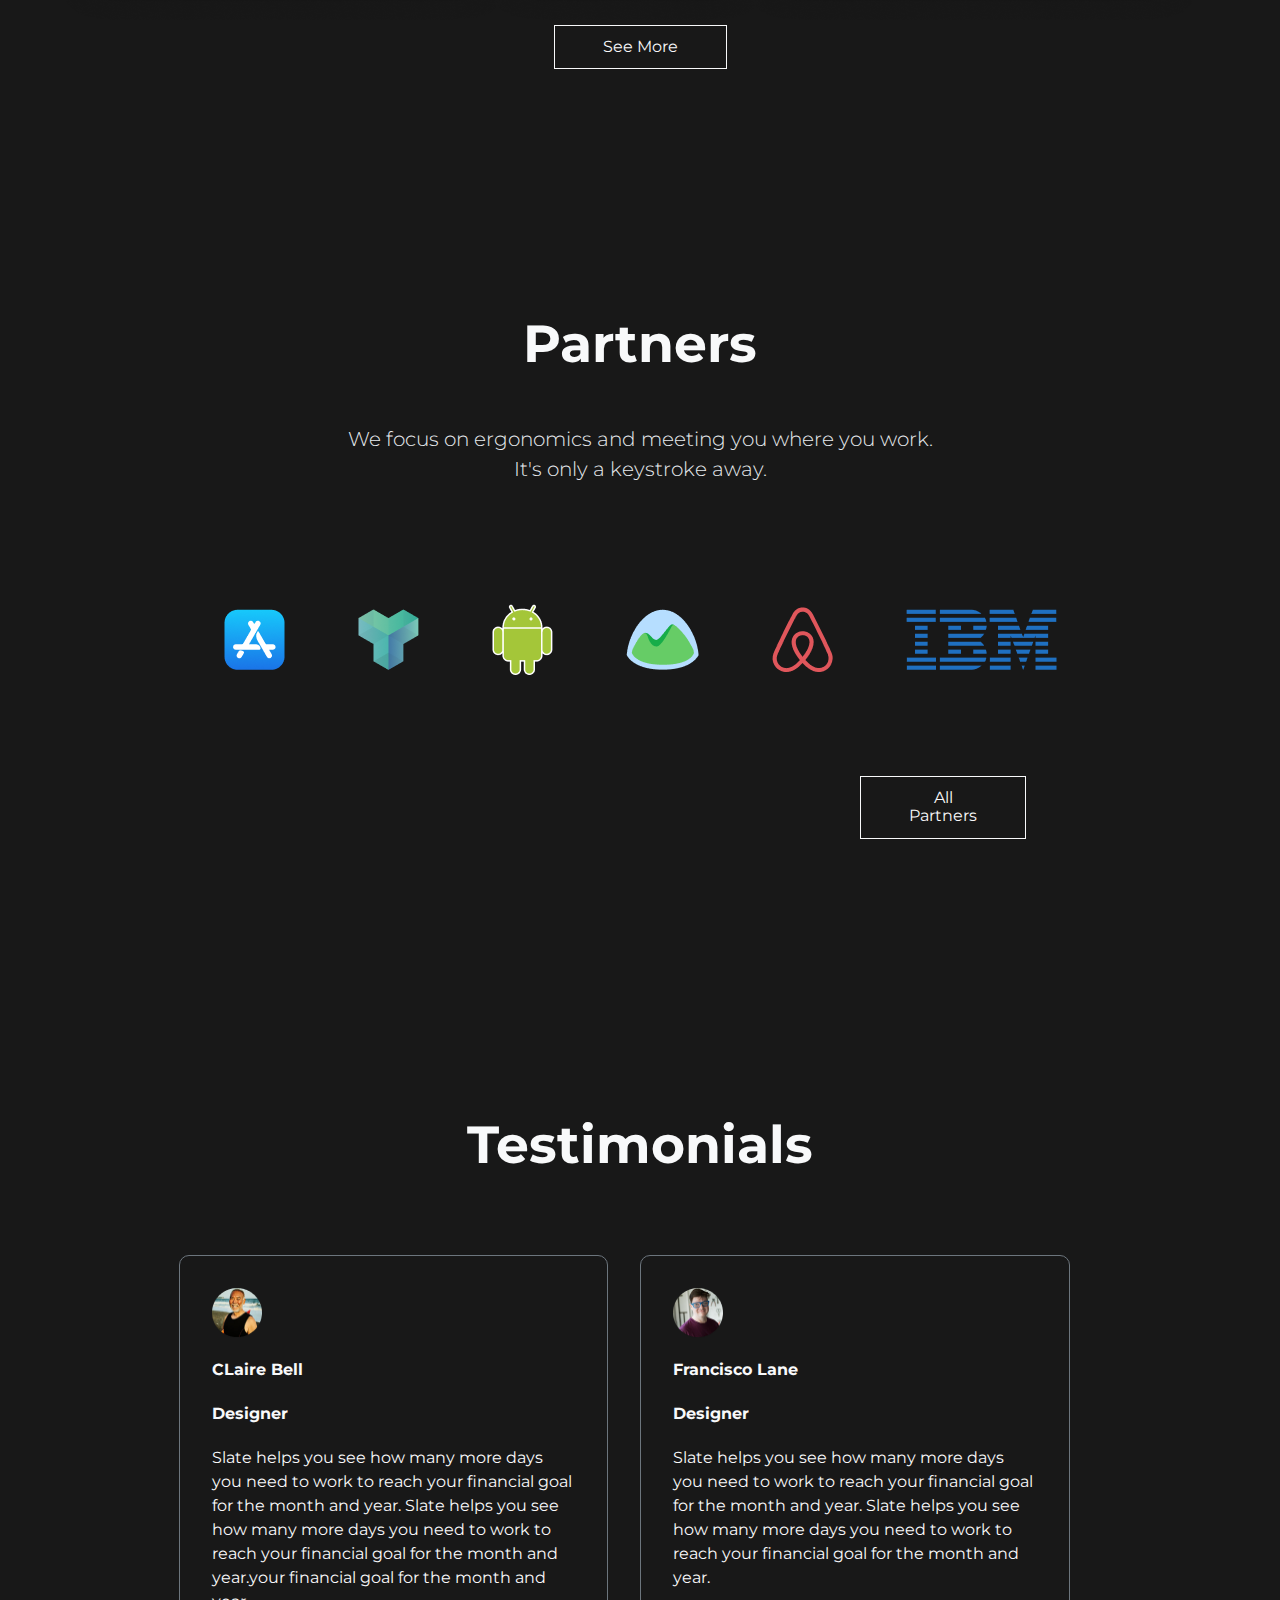
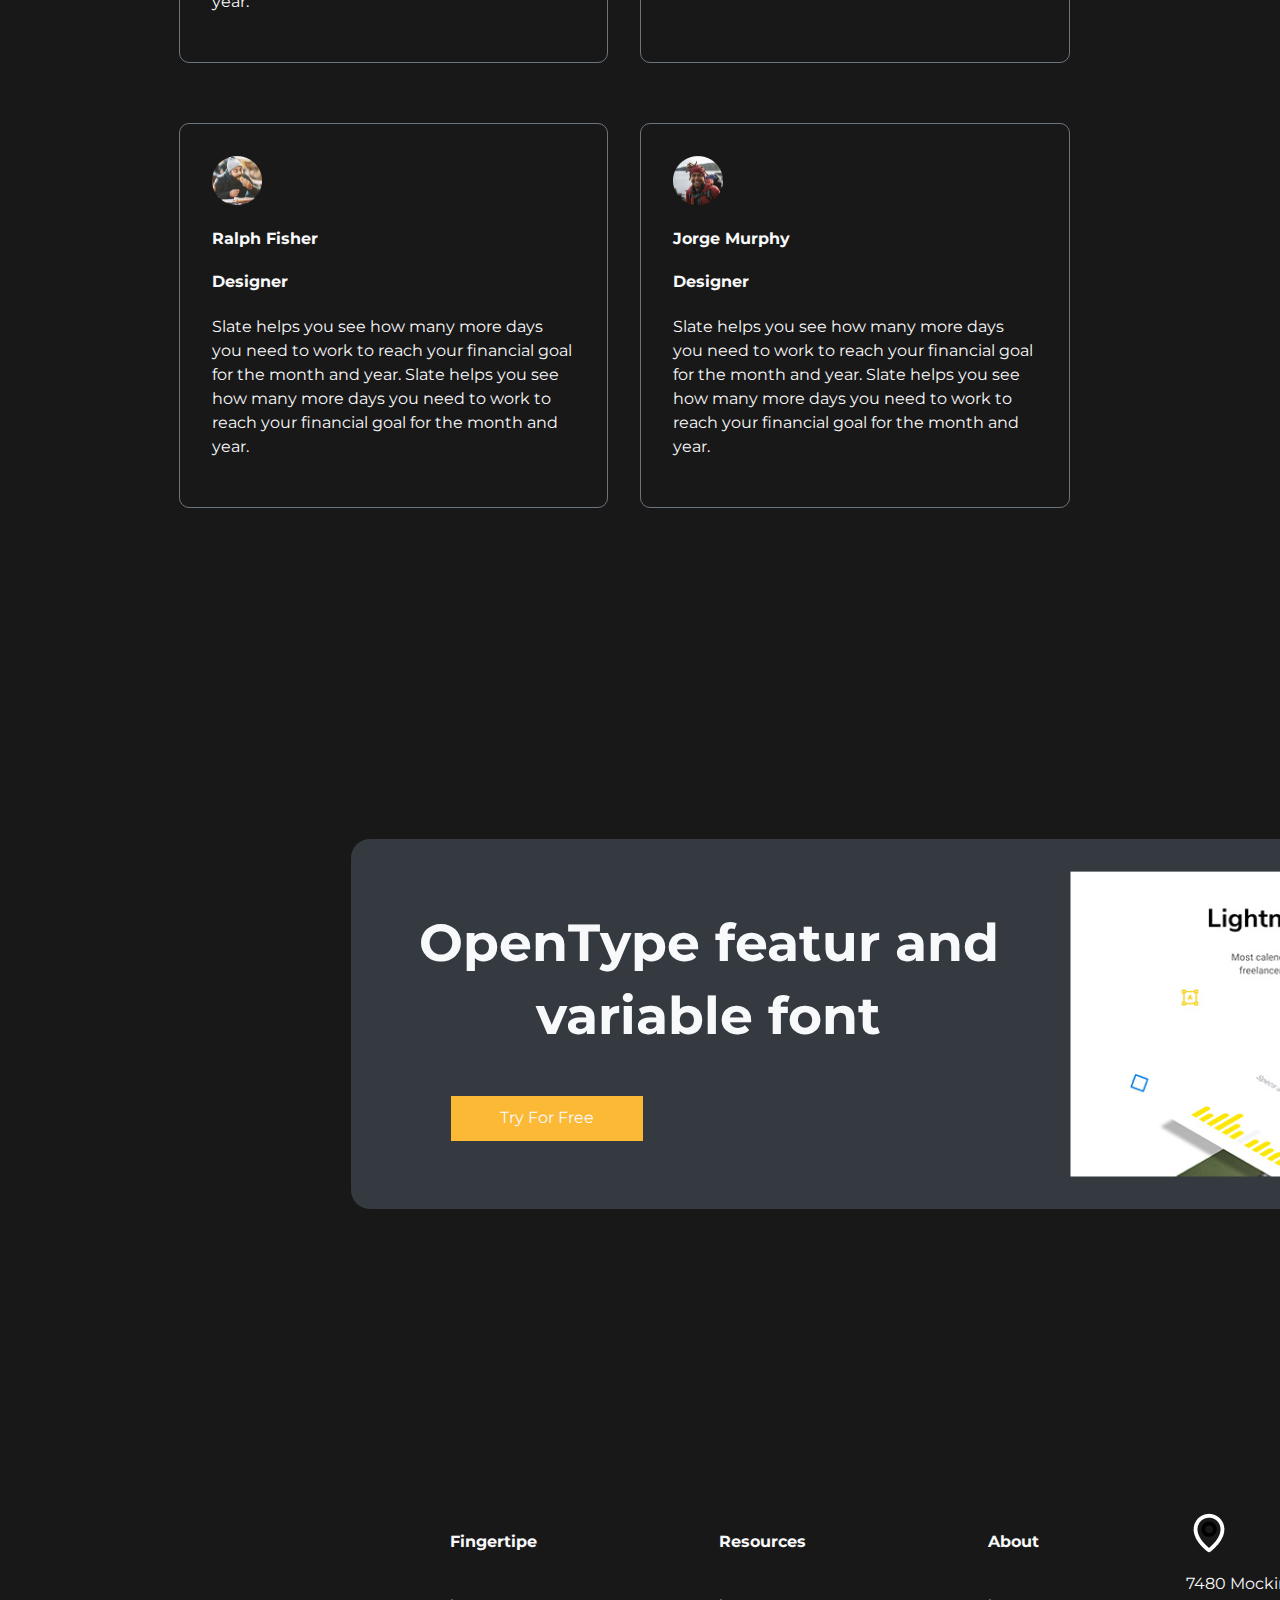
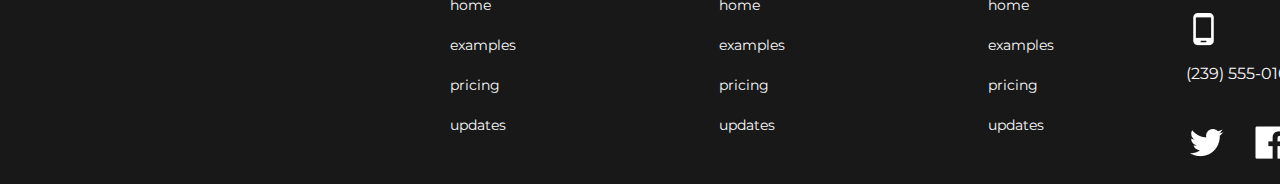
==== commit a5e9bc71: "Some Refactor" ====
--- a/index.html
+++ b/index.html
@@ -45,156 +45,171 @@
         <button>Learn More</button>
       </div>
     </div>
+    <div class="landing-flair">
       <img class="landing" src="./img/landing-screens.png" />
-      <div class="overlay" >
-    </div>
-    <div class= 'features-container'>
-    <h2>FEATURES</h2>
-    <p>Most calendars are designed for teams. Slate is 
-      designed for <br>freelancers who want a simple way to plan 
-      their schedule. </p>
+      <div class="overlay"></div>
+    </div>
+    <div class="features-container">
+      <h2>FEATURES</h2>
+      <p>
+        Most calendars are designed for teams. Slate is designed for
+        <br />freelancers who want a simple way to plan their schedule.
+      </p>
     </div>
     <div class="features-box">
-      <img src="./img/Frame 19.png" >
+      <img src="./img/Frame 19.png" />
       <div>
-        <h3><img src="./img/ic_round-restaurant-menu.png">A single source of truth</h3>
-        <p>When you add work to your<br> Slate calendar we automatically<br>
-           calculate useful insights
+        <h3>
+          <img src="./img/ic_round-restaurant-menu.png" />A single source of
+          truth
+        </h3>
+        <p>
+          When you add work to your<br />
+          Slate calendar we automatically<br />
+          calculate useful insights
         </p>
-        <br>
-        <h3><img src="./img/Vector.png"> intuitive interface</h3>
-        <p>When you add work to your<br> Slate calendar we automatically<br>
-           calculate useful insights
+        <br />
+        <h3><img src="./img/Vector.png" /> intuitive interface</h3>
+        <p>
+          When you add work to your<br />
+          Slate calendar we automatically<br />
+          calculate useful insights
         </p>
-        <br>
-        <h3><img src="./img/mdi_all-inclusive.png">or the rules</h3>
-        <p>When you add work to your<br> Slate calendar we automatically<br>
+        <br />
+        <h3><img src="./img/mdi_all-inclusive.png" />or the rules</h3>
+        <p>
+          When you add work to your<br />
+          Slate calendar we automatically<br />
           calculate useful insights
-       </p>
-    </div>
-  </div>
-  <div class="contents-container">
-    <h2>Contents</h2>
-    <p>We focus on ergonomics and meeting you where you work.<br>
-   It's only a keystroke away.
-    </p>
-    <img src="./img/Cards.png">
-  </div>
-  <div class="gallery-box">
-    <h2>Gallery</h2>
-    <p>We focus on ergonomics and meeting you where you work.
-    <br>It's only a keystroke away.</p>
-      <img src="./img/Rectangle 1.png">
-      <img src="./img/Rectangle 1 (1).png">
-      <img src="./img/Rectangle 1 (2).png">
-      <img src="./img/Card.png">
-      <img class= "cards" src="./img/Cards (1).png">
+        </p>
+      </div>
+    </div>
+    <div class="contents-container">
+      <h2>Contents</h2>
+      <p>
+        We focus on ergonomics and meeting you where you work.<br />
+        It's only a keystroke away.
+      </p>
+      <img src="./img/Cards.png" />
+    </div>
+    <div class="gallery-box">
+      <h2>Gallery</h2>
+      <p>
+        We focus on ergonomics and meeting you where you work. <br />It's only a
+        keystroke away.
+      </p>
+      <img src="./img/Rectangle 1.png" />
+      <img src="./img/Rectangle 1 (1).png" />
+      <img src="./img/Rectangle 1 (2).png" />
+      <img src="./img/Card.png" />
+      <img class="cards" src="./img/Cards (1).png" />
       <button>See More</button>
-  </div>
-  <div class= "partners-container">
-    <h2>Partners</h2>
-    <p>We focus on ergonomics and meeting you where you work.<br>
-    It's only a keystroke away.</p>
-    <img class="band-img" src="./img/Brands.png">
-  </div>
-    <button class='button-center'>All Partners</button>
-    
+    </div>
+    <div class="partners-container">
+      <h2>Partners</h2>
+      <p>
+        We focus on ergonomics and meeting you where you work.<br />
+        It's only a keystroke away.
+      </p>
+      <img class="band-img" src="./img/Brands.png" />
+    </div>
+    <button class="button-center">All Partners</button>
+
     <h2>Testimonials</h2>
-  <div class= 'designer'>
-    <div class='card'>
-      <div class= 'info'>
-        <img src="./img/avatar.png">
-        <h4>CLaire Bell</h4>
-        <h4>Designer</h4>  
-        <p>Slate helps you see how many more days 
-          you need to work to reach your financial 
-          goal for the month and year. Slate helps 
-          you see how many more days 
-          you need to work to reach your financial 
-          goal for the month and year.your financial 
-          goal for the month and year.</p>  
-      </div>
-      <div class= 'info'>  
-        <img src="./img/avatar (1).png">
-        <h4>Francisco Lane</h4>
-        <h4>Designer</h4>
-        <p>Slate helps you see how many more days 
-          you need to work to reach your financial 
-          goal for the month and year. Slate helps 
-          you see how many more days 
-          you need to work to reach your financial 
-          goal for the month and year.</p>
-      </div>
-    </div>  
-    <div class='card'>  
-      <div class= 'info-two'>
-        <img src="./img/avatar (2).png">
-        <h4>Ralph Fisher</h4>
-        <h4>Designer</h4>
-        <p>Slate helps you see how many more days 
-          you need to work to reach your financial 
-          goal for the month and year. Slate helps 
-          you see how many more days 
-          you need to work to reach your financial 
-          goal for the month and year.</p>
-      </div>
-      <div class= 'info-two'>
-        <img src="./img/avatar (3).png">
-        <h4>Jorge Murphy</h4>
-        <h4>Designer</h4>
-        <p>Slate helps you see how many more days 
-          you need to work to reach your financial 
-          goal for the month and year. Slate helps 
-          you see how many more days 
-          you need to work to reach your financial 
-          goal for the month and year.</p>
-      </div>
-    </div>
-  </div>
-  <div class= 'grey-box'>
-    <div>
-      <h2>OpenType featur and variable font</h2>
-      <button class= 'primary'>Try For Free</button>
-    </div>
-    <div>
-      <img src="./img/Line Chart 1.png">
-    </div>
-  </div>
-  <div class= "contact">
-    <div class= 'contact-list'>
-      <h4>Fingertipe</h4>
-      <a>home</a>
-      <a>examples</a>
-      <a>pricing</a>
-      <a>updates</a>
-    </div>
-    <div class= 'contact-list'>
-      <h4>Resources</h4>
-      <a>home</a>
-      <a>examples</a>
-      <a>pricing</a>
-      <a>updates</a>
-    </div>
-    <div class= 'contact-list'>
-      <h4>About</h4>
-      <a>home</a>
-      <a>examples</a>
-      <a>pricing</a>
-      <a>updates</a>
-    </div>
-    <div class= 'location'>
+    <div class="designer">
+      <div class="row">
+        <div class="info">
+          <img src="./img/avatar.png" />
+          <h4>CLaire Bell</h4>
+          <h4>Designer</h4>
+          <p>
+            Slate helps you see how many more days you need to work to reach
+            your financial goal for the month and year. Slate helps you see how
+            many more days you need to work to reach your financial goal for the
+            month and year.your financial goal for the month and year.
+          </p>
+        </div>
+        <div class="info">
+          <img src="./img/avatar (1).png" />
+          <h4>Francisco Lane</h4>
+          <h4>Designer</h4>
+          <p>
+            Slate helps you see how many more days you need to work to reach
+            your financial goal for the month and year. Slate helps you see how
+            many more days you need to work to reach your financial goal for the
+            month and year.
+          </p>
+        </div>
+      </div>
+      <div class="row">
+        <div class="info">
+          <img src="./img/avatar (2).png" />
+          <h4>Ralph Fisher</h4>
+          <h4>Designer</h4>
+          <p>
+            Slate helps you see how many more days you need to work to reach
+            your financial goal for the month and year. Slate helps you see how
+            many more days you need to work to reach your financial goal for the
+            month and year.
+          </p>
+        </div>
+        <div class="info">
+          <img src="./img/avatar (3).png" />
+          <h4>Jorge Murphy</h4>
+          <h4>Designer</h4>
+          <p>
+            Slate helps you see how many more days you need to work to reach
+            your financial goal for the month and year. Slate helps you see how
+            many more days you need to work to reach your financial goal for the
+            month and year.
+          </p>
+        </div>
+      </div>
+    </div>
+    <div class="grey-box">
       <div>
-        <img src="./img/bx_bx-map.png">
-        <p>7480 Mockingbird Hill undefined </p>
+        <h2>OpenType featur and variable font</h2>
+        <button class="primary">Try For Free</button>
       </div>
       <div>
-        <img src="./img/ic_baseline-phone-android.png">
-        <p>(239) 555-0108</p>
-      </div>
-      <div>
-        <img src="./img/social media.png">
-      </div>
-    </div>
-  </div>
+        <img src="./img/Line Chart 1.png" />
+      </div>
+    </div>
+    <div class="contact">
+      <div class="contact-list">
+        <h4>Fingertipe</h4>
+        <a>home</a>
+        <a>examples</a>
+        <a>pricing</a>
+        <a>updates</a>
+      </div>
+      <div class="contact-list">
+        <h4>Resources</h4>
+        <a>home</a>
+        <a>examples</a>
+        <a>pricing</a>
+        <a>updates</a>
+      </div>
+      <div class="contact-list">
+        <h4>About</h4>
+        <a>home</a>
+        <a>examples</a>
+        <a>pricing</a>
+        <a>updates</a>
+      </div>
+      <div class="location">
+        <div>
+          <img src="./img/bx_bx-map.png" />
+          <p>7480 Mockingbird Hill undefined</p>
+        </div>
+        <div>
+          <img src="./img/ic_baseline-phone-android.png" />
+          <p>(239) 555-0108</p>
+        </div>
+        <div>
+          <img src="./img/social media.png" />
+        </div>
+      </div>
+    </div>
   </body>
 </html>
--- a/css/enzy.css
+++ b/css/enzy.css
@@ -10,7 +10,6 @@
   --gray-300: #dee2e6;
   --gray-200: #e9ecef;
   --gray-100: #f8f9fa;
-
   --primary: #fbb936;
   --background: #181818;
 }
@@ -33,6 +32,12 @@
   color: var(--primary);
   border-color: var(--primary);
 }
+h2 {
+  text-align: center;
+  font-size: 52px;
+  margin-top: 170px;
+
+}
 a {
   font-size: 0.9em;
 }
@@ -92,14 +97,206 @@
 }
 img.landing {
   max-width: 100%;
-}
+  margin-bottom: 100px;
+}
+.landing-flair{
+  position:relative;
+}
+
 .overlay {
   position: absolute;
-
-  height: 300px;
+  height: 600px;
   width: 100%;
   position: absolute;
   bottom: 0px;
   left: 0px;
   background-image: linear-gradient(0deg, #060606, transparent);
 }
+.features-container {
+  margin: auto;
+  text-align: center;
+  max-width: 1400px;
+  max-height: 980px;
+  margin-top: 2em;
+  
+}
+.features-container h2 {
+  font-size: 52px;
+  font-weight: 300;
+  margin-top: 250px;
+}
+.features-container p {
+  color: var(--gray-200);
+  font-weight: 300;
+  font-size: 20px;
+  line-height: 30px;
+  display: flex;
+  flex-direction: column;
+}
+.features-container h3{
+  font-size: 20px;
+  display: flex;
+  flex-direction: column;
+
+  }
+.features-box{
+  max-width: 1105px;
+  max-height: 759px;
+  margin: auto;
+  margin-top: 100px;
+  text-align: center;
+  display: flex;
+
+}
+.contents-container{
+  margin: auto;
+  max-width: 950px;
+  max-height: 830px;
+text-align: center;
+}
+.contents-container h2{
+  font-size: 52px;
+  font-weight: 300;
+  margin-top: 200px;
+}
+.contents-container p {
+  color: var(--gray-200);
+  font-weight: 300;
+  font-size: 20px;
+  line-height: 30px;
+}
+.contents-container img {
+margin-left: -45px;
+}
+.gallery-box {
+  margin: auto;
+  max-width: 1050px;
+  max-height: 900px;
+  text-align: center;
+
+}
+.gallery-box h2 {
+  font-size: 52px;
+  font-weight: 300px;
+  margin-top: 200px;
+
+}
+.gallery-box p {
+  color: var(--gray-200);
+  font-weight: 300;
+  font-size: 20px;
+  line-height: 30px;
+}
+.cards {
+  margin-left: -60px;
+}
+.partners-container {
+  max-width: 1400px;
+  max-height: 450px;
+  text-align: center;
+  margin: auto;
+  margin-top: 275px;
+}
+.partners-container h2 {
+  font-size: 52px;
+  font-weight: 300px;
+}
+.partners-container p {
+  color: var(--gray-200);
+  font-weight: 300;
+  font-size: 20px;
+  line-height: 30px;
+}
+.band-img {
+  margin-top: 100px;
+}
+.button-center {
+  position: relative;
+  margin: 100px 860px;
+
+}
+.designer {
+    max-width: 923px;
+    display: flex;
+    margin: auto;
+    flex-direction: column;
+}
+.row {
+  margin-bottom: 30px;
+  display: flex;
+
+}
+.row p {
+  font-size: 16px;
+  line-height: 24px;
+}
+.info {
+  border: solid 1px var(--gray-600);
+  box-sizing: border-box;
+  border-radius: 10px;
+  background-color: transparent;
+  margin-top: 30px;
+ padding:2em;
+ flex: 1;
+    margin-right: 2em;
+}
+
+.info img {
+  height: 50px;
+  width: 50px;
+}
+.grey-box {
+  display: flex;
+  flex-direction: row;
+  align-items: center;
+  position: static;
+  height: 370px;
+  width: 1300px;
+  max-width: 1300px;
+  max-height: 390px;
+  background-color: #343a40;
+  border: solid 1px var(--background);
+  border-radius: 20px;
+  margin: 300px 350px;
+  
+}
+.grey-box button {
+  margin-left: 100px;
+  margin-bottom: 170px;
+  
+}
+
+.contact {
+  width: 1050px;
+  height: 223px;
+  max-width: 1050px;
+  max-height: 223px;
+  margin-left: 400px;
+  display: flex;
+  flex-direction: row;
+  justify-content: space-between;
+  align-items: flex-start;
+
+}
+.contact-list {
+  max-width: 121px;
+  max-height: 223px;
+  display: flex;
+  flex-direction: column;
+  align-items: flex-start;
+  justify-content: space-between;
+  margin: 0px 50px;
+}
+.contact-list h4 {
+  display: flex;
+  flex-direction: row;
+  justify-content: space-between;
+
+}
+.contact-list a {
+  display: flex;
+  flex-direction: row;
+  margin-top: 20px;
+}
+.location {
+  justify-content: space-between;